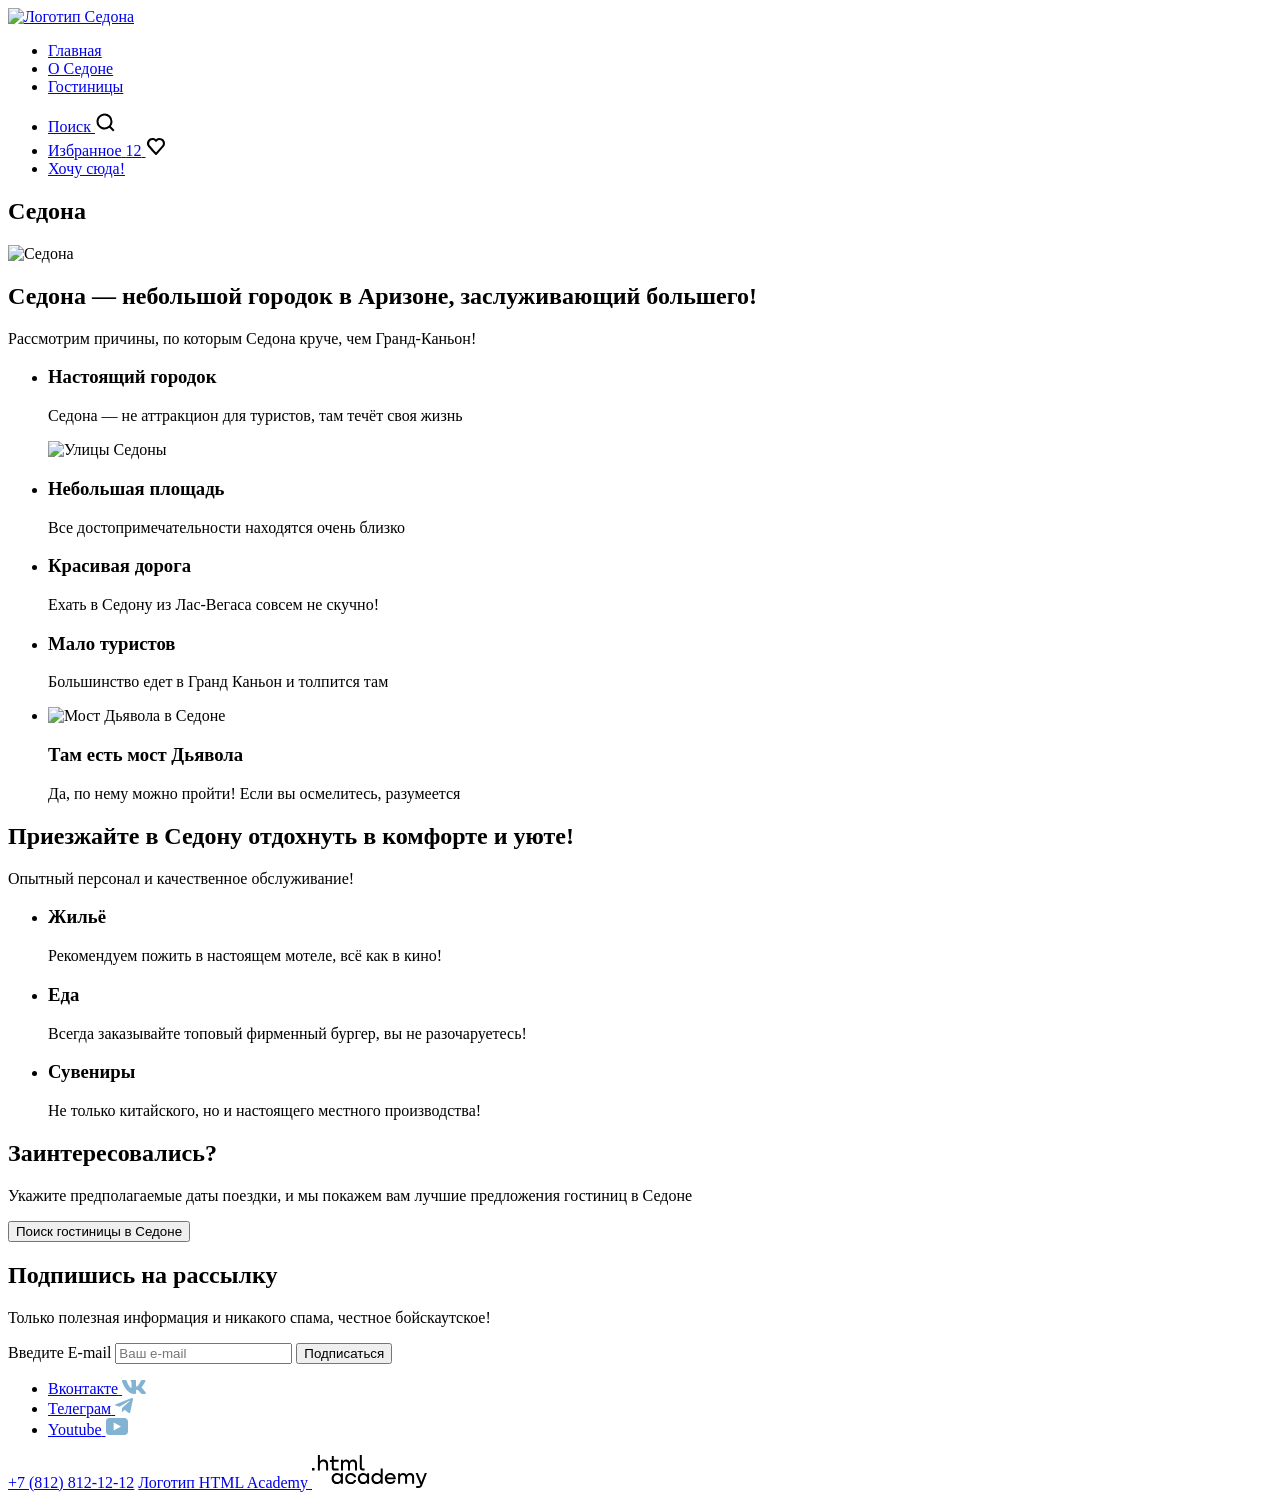
==== index.html @ fce379ba "Графика для всех страниц" ====
<!DOCTYPE html>
<html lang="ru">
  <head>
    <meta charset="utf-8">
    <title>HTML Academy: Седона</title>
  </head>
  <body>
    <header class="header" data-test="header">
      <a href="index.html" class="logo-link">
        <img src="/img/logo.svg" alt="Логотип Седона" class="logo-img" width="140px" height="70px">
      </a>
      <nav class="navigation">
        <ul class="navigation-list navigation-list-left">
          <li class="navigation-item">
            <a href="index.html" class="navigation-link navigation-current">Главная</a>
          </li>
          <li class="navigation-item">
            <a href="#" class="navigation-link">О Седоне</a>
          </li>
          <li class="navigation-item">
            <a href="catalog.html" class="navigation-link">Гостиницы</a>
          </li>
        </ul>

        <ul class="navigation-list navigation-list-right">
          <li class="navigation-item">
            <a href="#" class="navigation-link search">
              <span class="visually-hidden">Поиск</span>
              <svg xmlns="http://www.w3.org/2000/svg" width="20" height="20" fill="none" viewBox="0 0 20 20"><path fill="#000" d="m19.5 18-3.7-3.67c1-1.3 1.7-2.98 1.7-4.87a8 8 0 0 0-8-7.96c-4.4 0-8 3.68-8 8.06a8 8 0 0 0 12.9 6.26l3.7 3.68zm-10-2.48a6 6 0 0 1-6-5.96 6 6 0 0 1 12 0 6 6 0 0 1-6 5.96"/></svg>
            </a>
          </li>
          <li class="navigation-item">
            <a href="#" class="navigation-link favorites">
              <span class="visually-hidden">Избранное</span>
              <span class="count">12</span>
              <svg xmlns="http://www.w3.org/2000/svg" width="20" height="20" fill="none" viewBox="0 0 20 20"><path fill="#000" d="M9.9 19a.9.9 0 0 1-.8-.4c-5.4-6.1-6.7-7.5-7-7.9A5.4 5.4 0 0 1 6.5 2C7.8 2 9 2.5 10 3.3a5.46 5.46 0 0 1 9 4.1c0 1.3-.5 2.5-1.3 3.4l-7 7.9c-.2.2-.4.3-.8.3m-6-9.5c.3.4 3.5 4 6.1 6.9l6.2-7c.5-.5.7-1.2.7-2 0-1.8-1.5-3.3-3.3-3.3-1 0-2 .5-2.7 1.3-.3.3-.6.4-.9.4s-.6-.2-.8-.4c-.7-.8-1.7-1.3-2.7-1.3-1.8 0-3.3 1.5-3.3 3.3-.1.9.3 1.6.7 2.1q-.15 0 0 0"/></svg>
            </a>
          </li>
          <li class="navigation-item">
            <a href="#" class="navigation-link button navigation-button">
              Хочу сюда!
            </a>
          </li>
        </ul>
      </nav>
    </header>
    <main class="main-container" data-test="main">
      <section class="section-hero" data-test="hero">
        <h1 class="visually-hidden">Седона</h1>
        <img src="/img/welcome.svg" alt="Седона" class="hero-img" width="458px" height="352px">
      </section>
      <section class="section-advantages" data-test="advantages">
        <h2 class="advatages-title">
          Седона — небольшой городок в Аризоне, заслуживающий большего!
        </h2>
        <p class="advatages-text">
          Рассмотрим причины, по которым Седона круче, чем Гранд-Каньон!
        </p>
        <ul class="advantages-list">
          <li class="advantages-item">
            <h3 class="advatages-list-title">
              Настоящий городок
            </h3>
            <p class="advatages-list-text">
              Седона — не аттракцион для туристов, там течёт своя жизнь
            </p>
            <img src="/img/advantages-1.jpg" alt="Улицы Седоны" class="advatages-list-img" width="800px" height="385px">
          </li>
          <li class="advantages-item">
            <h3 class="advatages-list-title">
              Небольшая площадь
            </h3>
            <p class="advatages-list-text">
              Все достопримечательности находятся очень близко
            </p>
          </li>
          <li class="advantages-item">
            <h3 class="advatages-list-title">
              Красивая дорога
            </h3>
            <p class="advatages-list-text">
              Ехать в Седону из Лас-Вегаса совсем не скучно!
            </p>
          </li>
          <li class="advantages-item">
            <h3 class="advatages-list-title">
              Мало туристов
            </h3>
            <p class="advatages-list-text">
              Большинство едет в Гранд Каньон и толпится там
            </p>
          </li>
          <li class="advantages-item">
            <img src="/img/advantages-2.jpg" alt="Мост Дьявола в Седоне" class="advatages-list-img" width="800px" height="385px">
            <h3 class="advatages-list-title">
              Там есть мост Дьявола
            </h3>
            <p class="advatages-list-text">
              Да, по нему можно пройти! Если вы осмелитесь, разумеется
            </p>
          </li>
        </ul>
      </section>
      <section class="section-about" data-test="search">
        <h2 class="about-title">
          Приезжайте в Седону отдохнуть в комфорте и уюте!
        </h2>
        <p class="about-text">
          Опытный персонал и качественное обслуживание!
        </p>
        <ul class="about-list">
          <li class="about-item">
            <h3 class="about-title">Жильё</h3>
            <p class="about-text">
              Рекомендуем пожить в настоящем мотеле, всё как в кино!
            </p>
          </li>
          <li class="about-item">
            <h3 class="about-title">Еда</h3>
            <p class="about-text">
              Всегда заказывайте топовый фирменный бургер, вы не разочаруетесь!
            </p>
          </li>
          <li class="about-item">
            <h3 class="about-title">Сувениры</h3>
            <p class="about-text">
              Не только китайского, но и настоящего местного производства!
            </p>
          </li>
        </ul>
      </section>
      <section class="section-booking" data-test="subscribe">
        <h2 class="booking-title">
          Заинтересовались?
        </h2>
        <p class="booking-text">
          Укажите предполагаемые даты поездки, и мы покажем вам лучшие предложения гостиниц в Седоне
        </p>
        <button class="booking-button button" type="button">
          Поиск гостиницы в Седоне
        </button>
      </section>
      <section class="subscription">
        <h2 class="subscription-title">
          Подпишись на рассылку
        </h2>
        <p class="subscription-text">
          Только полезная информация и никакого спама, честное бойскаутское!
        </p>
        <form action="https://echo.htmlacademy.ru/" class="subscription-form" method="post">
          <label for="subscription-email" class="visually-hidden">Введите E-mail</label>
          <input class="subscription-form-input" id="subscription-email" name="subscription-email" type="email" required placeholder="Ваш e-mail">
          <button class="subscription-form-button" type="submit">
            Подписаться
          </button>
        </form>
      </section>
    </main>
    <footer class="footer" data-test="footer">
      <ul class="social-list">
        <li class="social-item">
          <a href="https://vk.com/htmlacademy" class="social-link">
            <span class="visually-hidden">Вконтакте</span>
            <svg xmlns="http://www.w3.org/2000/svg" width="24" height="14" fill="none" viewBox="0 0 24 14"><path fill="#83b3d3" fill-rule="evenodd" d="M23.45.95c.17-.55 0-.95-.8-.95h-2.62c-.67 0-.98.35-1.14.73 0 0-1.34 3.2-3.23 5.27-.61.6-.89.8-1.22.8-.17 0-.42-.2-.42-.74V.95c0-.66-.18-.95-.74-.95H9.15c-.42 0-.67.3-.67.6 0 .61.95.76 1.05 2.5v3.8c0 .84-.16.99-.5.99-.88 0-3.05-3.21-4.33-6.89-.25-.71-.5-1-1.17-1H.9C.15 0 0 .35 0 .73c0 .68.89 4.07 4.14 8.55C6.32 12.34 9.38 14 12.16 14c1.67 0 1.88-.37 1.88-1v-2.32c0-.73.16-.88.69-.88.38 0 1.05.2 2.61 1.67C19.11 13.22 19.4 14 20.41 14h2.62c.75 0 1.13-.37.91-1.1-.24-.72-1.09-1.77-2.21-3.02-.62-.7-1.53-1.47-1.81-1.86-.4-.49-.28-.7 0-1.14 0 0 3.2-4.43 3.53-5.93" clip-rule="evenodd"/></svg>
          </a>
        </li>
        <li class="social-item">
          <a href="https://t.me/htmlacademy" class="social-link">
            <span class="visually-hidden">Телеграм</span>
            <svg xmlns="http://www.w3.org/2000/svg" width="18" height="16" fill="none" viewBox="0 0 18 16"><path fill="#83b3d3" d="M16.79.1.84 6.25c-1.09.43-1.08 1.04-.2 1.31l4.1 1.28 9.47-5.98c.44-.27.85-.12.52.18L7.05 9.96l-.28 4.22c.41 0 .6-.19.83-.41l1.99-1.93 4.13 3.05c.77.42 1.31.2 1.5-.7l2.72-12.8c.28-1.12-.43-1.62-1.16-1.3"/></svg>
          </a>
        </li>
        <li class="social-item">
          <a href="https://www.youtube.com/user/htmlacademyru" class="social-link">
            <span class="visually-hidden">Youtube</span>
            <svg xmlns="http://www.w3.org/2000/svg" width="22" height="17" fill="none" viewBox="0 0 22 17"><path fill="#83b3d3" d="M18.6 0H3.18C1.31 0 0 1.6 0 3.4v10.1C0 15.4 1.31 17 3.17 17h15.66c1.64 0 3.17-1.6 3.17-3.4V3.4C21.78 1.6 20.47 0 18.6 0M7.67 12.54V4.46L15 8.5z"/></svg>
          </a>
        </li>
      </ul>
      <a href="tel:+78128121212" class="contact-phone">+7 (812) 812-12-12</a>
      <a href="#" class="logo-htmlacademy">
        <span class="visually-hidden">Логотип HTML Academy</span>
        <svg xmlns="http://www.w3.org/2000/svg" width="115" height="33" fill="none" viewBox="0 0 115 33"><path fill="#000" d="M0 12.9v2.6h2.5v-2.6zM11.6 4.5c-1.6 0-2.8.7-3.6 1.7h-.1V0h-2v15.5h2v-5.3c0-2.1 1.3-3.6 3.3-3.6 1.8 0 2.9 1.4 2.9 3.2v5.7h2V9.4c.1-3-1.8-4.9-4.5-4.9M26.6 4.8h-4.8V1.1h-2v3.8h-1.9v2h1.9v6c0 1.7 1 2.7 2.7 2.7h4.1v-2h-3.7c-.7 0-1.1-.4-1.1-1.1V6.8h4.8zM41.1 4.6c-1.6 0-2.9.8-3.5 2.1h-.1c-.6-1.2-1.8-2.1-3.4-2.1-1.4 0-2.5.8-3.1 1.8h-.1V4.8H29v10.6h2V10c0-2 1-3.5 2.6-3.5 1.5 0 2.4 1 2.4 2.6v6.3h2V9.8c0-2.4 1.4-3.3 2.6-3.3 1.5 0 2.4 1 2.4 2.6v6.3h2V8.9c.1-2.5-1.4-4.3-3.9-4.3M47.8 12.7c0 1.7 1 2.7 2.8 2.7h2v-2h-1.7c-.7 0-1.1-.4-1.1-1.1V0h-2zM28.9 19.7c-.9-1.1-2.2-1.8-3.9-1.8-3.1 0-5.4 2.3-5.4 5.6s2.3 5.6 5.4 5.6c1.8 0 3-.8 3.8-1.9h.1v1.6h2V18.2h-2zm-3.6 7.4c-2.2 0-3.6-1.6-3.6-3.6s1.4-3.6 3.6-3.6 3.6 1.6 3.6 3.6c0 1.9-1.4 3.6-3.6 3.6M44.2 22c-.5-2.4-2.6-4.1-5.4-4.1a5.4 5.4 0 0 0-5.6 5.6c0 3.1 2.2 5.6 5.6 5.6 2.8 0 4.9-1.8 5.4-4.2h-2.1a3.4 3.4 0 0 1-3.3 2.3c-2.2 0-3.6-1.6-3.6-3.6s1.4-3.6 3.6-3.6c1.6 0 2.8 1 3.3 2.2h2.1zM55.1 19.7c-.9-1.1-2.2-1.8-3.9-1.8-3.1 0-5.4 2.3-5.4 5.6s2.3 5.6 5.4 5.6c1.8 0 3-.8 3.8-1.9h.1v1.6h2V18.2h-2zm-3.6 7.4c-2.2 0-3.6-1.6-3.6-3.6s1.4-3.6 3.6-3.6 3.6 1.6 3.6 3.6c0 1.9-1.5 3.6-3.6 3.6M68.7 19.8c-.9-1.1-2.2-1.9-3.9-1.9-3.1 0-5.4 2.3-5.4 5.6s2.2 5.6 5.4 5.6c1.7 0 3-.8 3.8-1.8h.1v1.5h2V13.4h-2zm-3.6 7.3c-2.2 0-3.6-1.6-3.6-3.6s1.4-3.6 3.6-3.6 3.6 1.6 3.6 3.6c-.1 2-1.5 3.6-3.6 3.6M78.3 17.9c-3.3 0-5.5 2.5-5.5 5.6 0 3 2.1 5.6 5.5 5.6 2.5 0 4.5-1.3 5.2-3.6h-2.1c-.5 1-1.6 1.6-3 1.6-1.9 0-3.3-1.3-3.4-2.9h8.8c.2-3.6-2-6.3-5.5-6.3m0 1.9c1.7 0 3 1 3.3 2.6h-6.5c.3-1.5 1.5-2.6 3.2-2.6M98.2 17.9c-1.6 0-2.9.8-3.6 2h-.1c-.6-1.2-1.8-2-3.4-2-1.4 0-2.5.7-3.1 1.8v-1.5h-1.9v10.6h2v-5.4c0-2 1-3.4 2.6-3.5 1.5 0 2.4 1 2.4 2.6v6.3h2v-5.6c0-2.4 1.4-3.3 2.6-3.3 1.5 0 2.4 1 2.4 2.6v6.3h2v-6.5c.1-2.6-1.4-4.4-3.9-4.4M109.4 27l-3.6-8.9h-2.2l4.8 11.6c-.3.9-.7 1.2-1.7 1.2h-2.5v2h2.5c1.8 0 2.8-.8 3.5-2.6l4.7-12.2h-2.1z"/></svg>
      </a>
    </footer>
  </body>
</html>
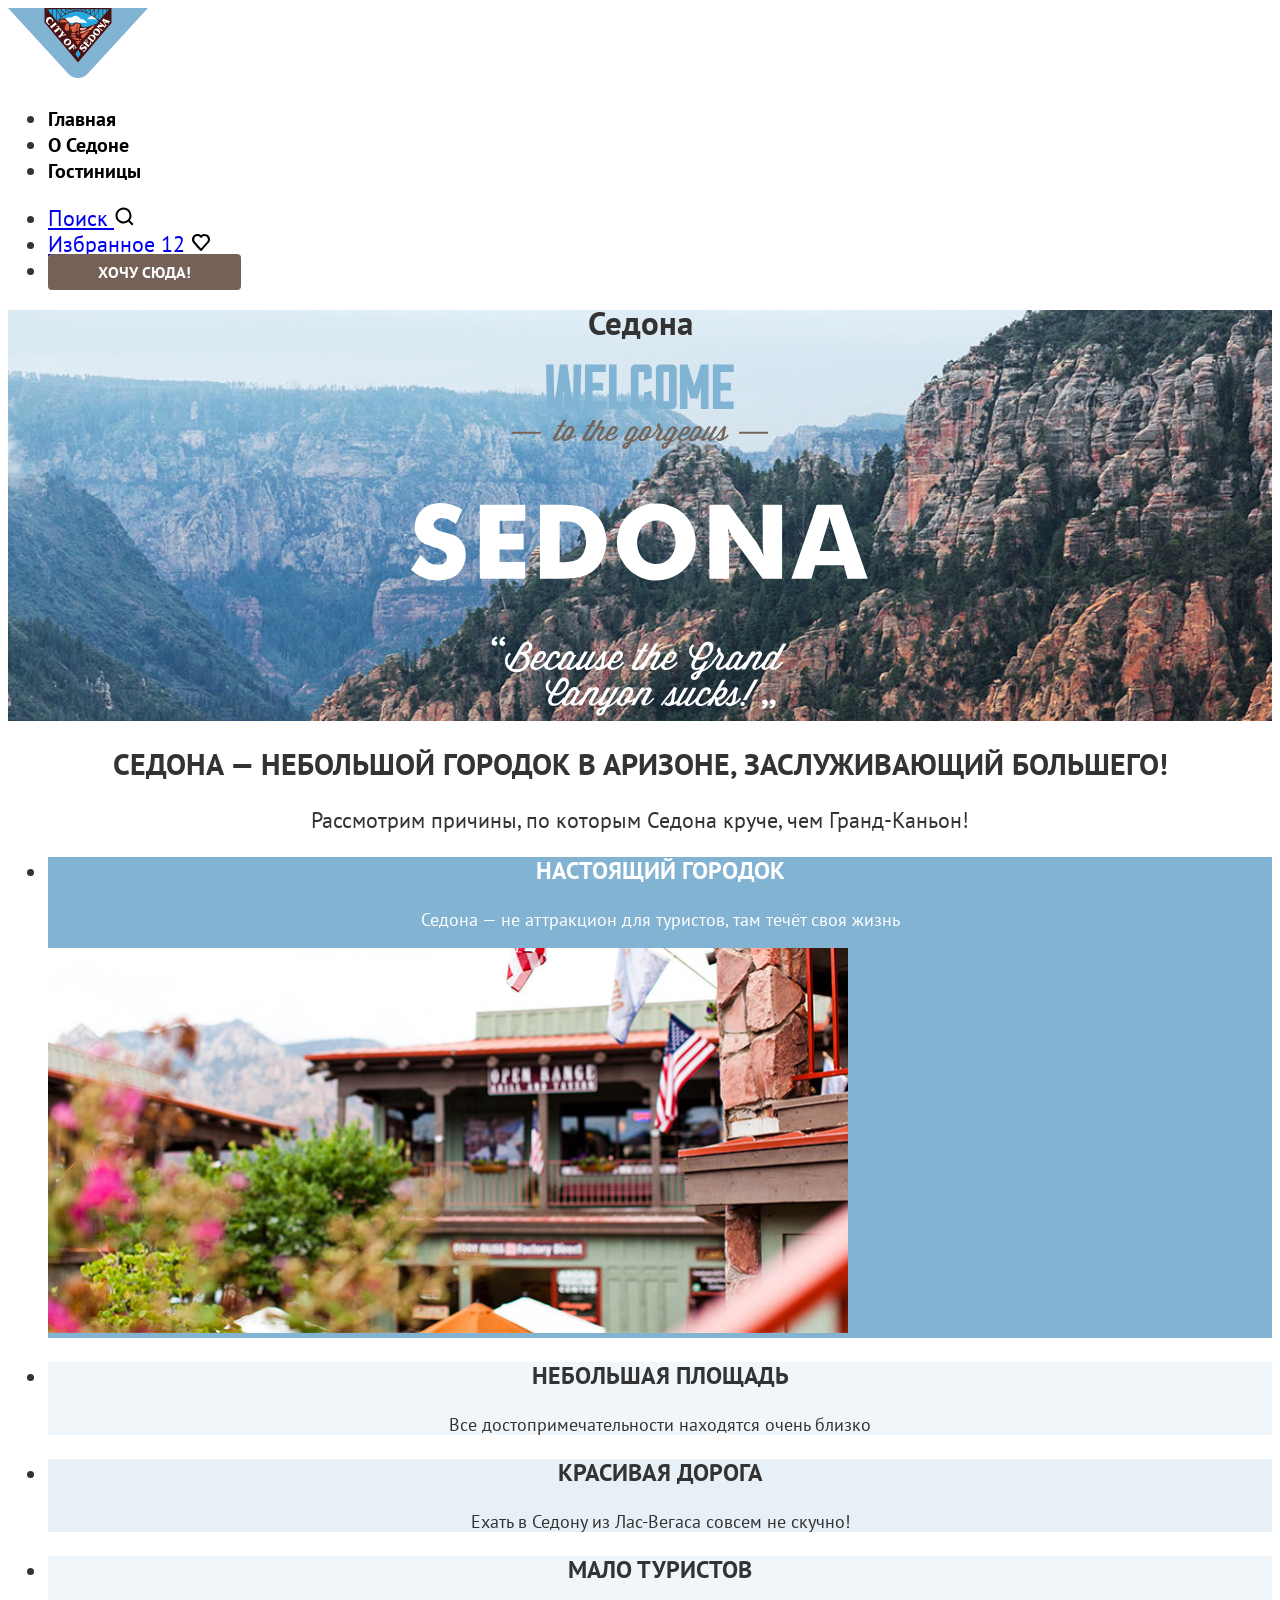
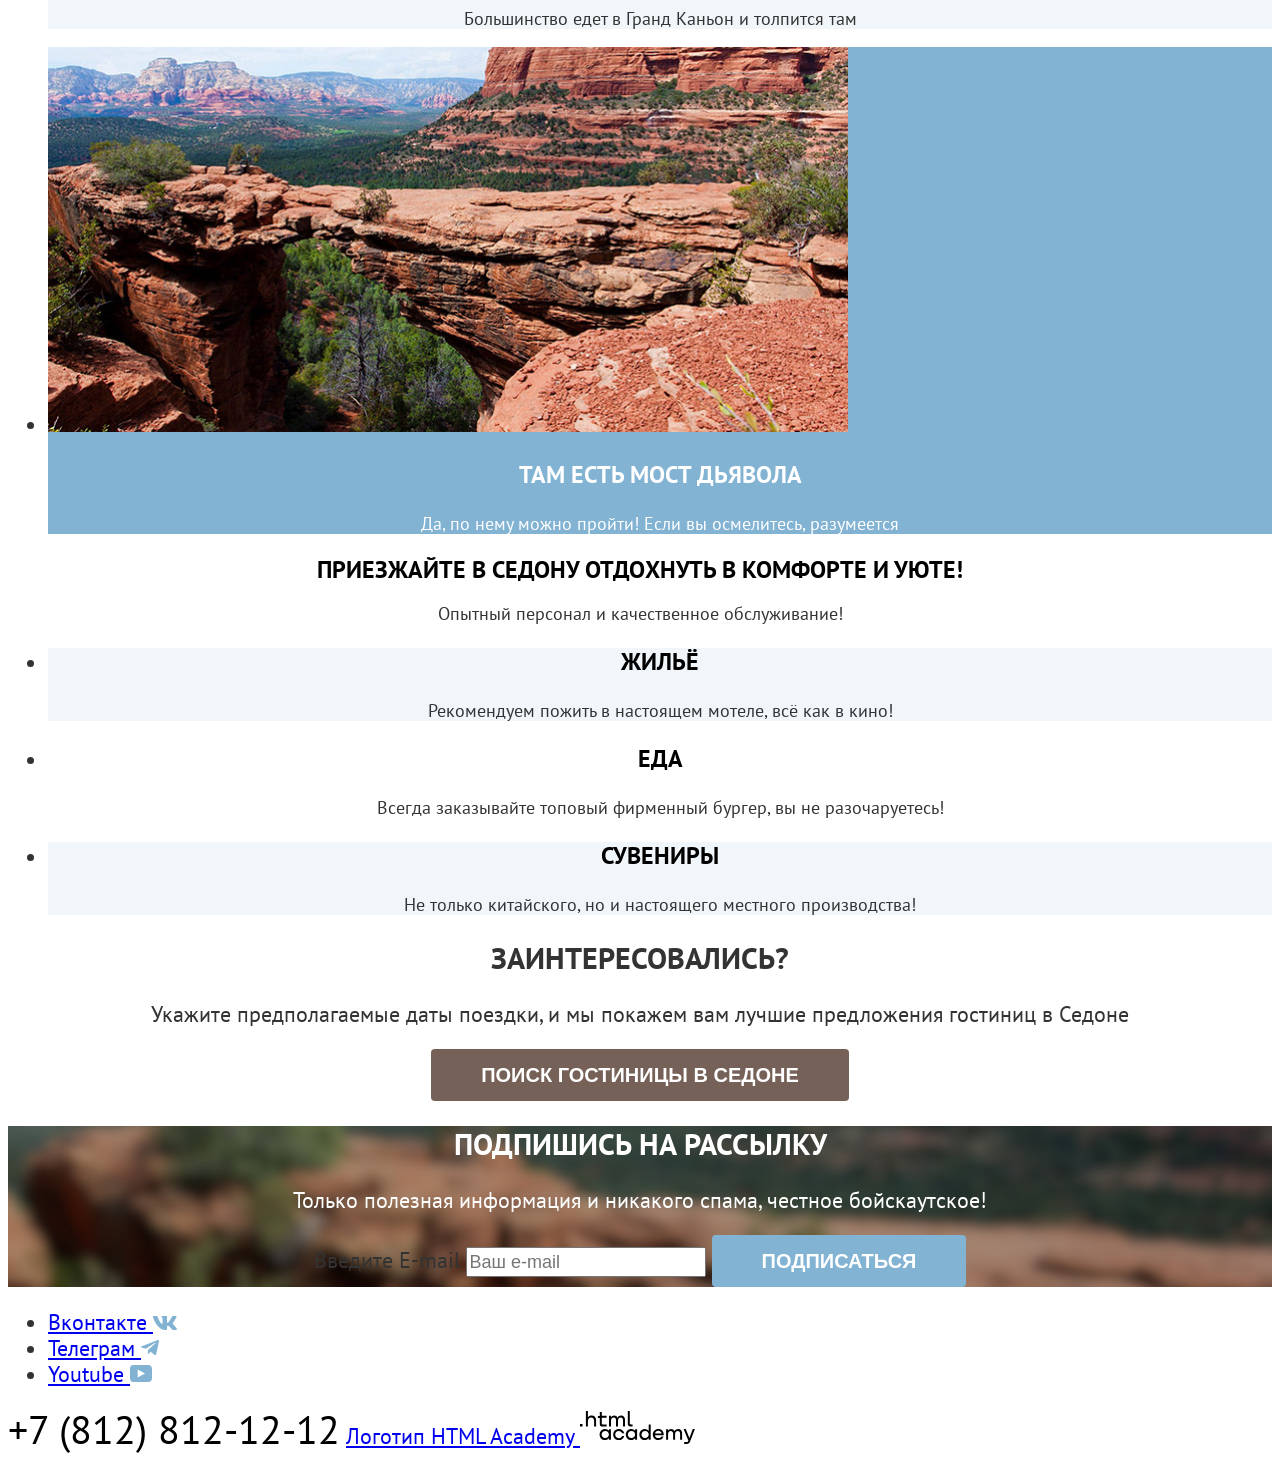
==== commit b88a0c28: "Базовая стилизация всех страниц" ====
--- a/index.html
+++ b/index.html
@@ -3,11 +3,12 @@
   <head>
     <meta charset="utf-8">
     <title>HTML Academy: Седона</title>
+    <link rel="stylesheet" href="/styles/style.css">
   </head>
   <body>
     <header class="header" data-test="header">
       <a href="index.html" class="logo-link">
-        <img src="/img/logo.svg" alt="Логотип Седона" class="logo-img" width="140px" height="70px">
+        <img src="images/logo.svg" alt="Логотип Седона" class="logo-img" width="140px" height="70px">
       </a>
       <nav class="navigation">
         <ul class="navigation-list navigation-list-left">
@@ -24,20 +25,20 @@
 
         <ul class="navigation-list navigation-list-right">
           <li class="navigation-item">
-            <a href="#" class="navigation-link search">
+            <a href="#" class="navigation-search">
               <span class="visually-hidden">Поиск</span>
               <svg xmlns="http://www.w3.org/2000/svg" width="20" height="20" fill="none" viewBox="0 0 20 20"><path fill="#000" d="m19.5 18-3.7-3.67c1-1.3 1.7-2.98 1.7-4.87a8 8 0 0 0-8-7.96c-4.4 0-8 3.68-8 8.06a8 8 0 0 0 12.9 6.26l3.7 3.68zm-10-2.48a6 6 0 0 1-6-5.96 6 6 0 0 1 12 0 6 6 0 0 1-6 5.96"/></svg>
             </a>
           </li>
           <li class="navigation-item">
-            <a href="#" class="navigation-link favorites">
+            <a href="#" class="navigation-favorites">
               <span class="visually-hidden">Избранное</span>
               <span class="count">12</span>
               <svg xmlns="http://www.w3.org/2000/svg" width="20" height="20" fill="none" viewBox="0 0 20 20"><path fill="#000" d="M9.9 19a.9.9 0 0 1-.8-.4c-5.4-6.1-6.7-7.5-7-7.9A5.4 5.4 0 0 1 6.5 2C7.8 2 9 2.5 10 3.3a5.46 5.46 0 0 1 9 4.1c0 1.3-.5 2.5-1.3 3.4l-7 7.9c-.2.2-.4.3-.8.3m-6-9.5c.3.4 3.5 4 6.1 6.9l6.2-7c.5-.5.7-1.2.7-2 0-1.8-1.5-3.3-3.3-3.3-1 0-2 .5-2.7 1.3-.3.3-.6.4-.9.4s-.6-.2-.8-.4c-.7-.8-1.7-1.3-2.7-1.3-1.8 0-3.3 1.5-3.3 3.3-.1.9.3 1.6.7 2.1q-.15 0 0 0"/></svg>
             </a>
           </li>
           <li class="navigation-item">
-            <a href="#" class="navigation-link button navigation-button">
+            <a href="#" class="navigation-button button">
               Хочу сюда!
             </a>
           </li>
@@ -47,10 +48,10 @@
     <main class="main-container" data-test="main">
       <section class="section-hero" data-test="hero">
         <h1 class="visually-hidden">Седона</h1>
-        <img src="/img/welcome.svg" alt="Седона" class="hero-img" width="458px" height="352px">
+        <img src="/images/welcome.svg" alt="Седона" class="hero-img" width="458px" height="352px">
       </section>
       <section class="section-advantages" data-test="advantages">
-        <h2 class="advatages-title">
+        <h2 class="advatages-title title">
           Седона — небольшой городок в Аризоне, заслуживающий большего!
         </h2>
         <p class="advatages-text">
@@ -58,13 +59,13 @@
         </p>
         <ul class="advantages-list">
           <li class="advantages-item">
-            <h3 class="advatages-list-title">
+            <h3 class="advatages-list-title advatages-white">
               Настоящий городок
             </h3>
-            <p class="advatages-list-text">
+            <p class="advatages-list-text advatages-white">
               Седона — не аттракцион для туристов, там течёт своя жизнь
             </p>
-            <img src="/img/advantages-1.jpg" alt="Улицы Седоны" class="advatages-list-img" width="800px" height="385px">
+            <img src="/images/advantages-1.jpg" alt="Улицы Седоны" class="advatages-list-img" width="800px" height="385px">
           </li>
           <li class="advantages-item">
             <h3 class="advatages-list-title">
@@ -91,18 +92,18 @@
             </p>
           </li>
           <li class="advantages-item">
-            <img src="/img/advantages-2.jpg" alt="Мост Дьявола в Седоне" class="advatages-list-img" width="800px" height="385px">
-            <h3 class="advatages-list-title">
+            <img src="/images/advantages-2.jpg" alt="Мост Дьявола в Седоне" class="advatages-list-img" width="800px" height="385px">
+            <h3 class="advatages-list-title advatages-white">
               Там есть мост Дьявола
             </h3>
-            <p class="advatages-list-text">
+            <p class="advatages-list-text advatages-white">
               Да, по нему можно пройти! Если вы осмелитесь, разумеется
             </p>
           </li>
         </ul>
       </section>
       <section class="section-about" data-test="search">
-        <h2 class="about-title">
+        <h2 class="about-title title">
           Приезжайте в Седону отдохнуть в комфорте и уюте!
         </h2>
         <p class="about-text">
@@ -130,7 +131,7 @@
         </ul>
       </section>
       <section class="section-booking" data-test="subscribe">
-        <h2 class="booking-title">
+        <h2 class="booking-title title">
           Заинтересовались?
         </h2>
         <p class="booking-text">
@@ -141,7 +142,7 @@
         </button>
       </section>
       <section class="subscription">
-        <h2 class="subscription-title">
+        <h2 class="subscription-title title">
           Подпишись на рассылку
         </h2>
         <p class="subscription-text">
--- a/styles/style.css
+++ b/styles/style.css
@@ -0,0 +1,347 @@
+@font-face {
+  font-family: "PT Sans";
+  font-style: normal;
+  font-weight: 400;
+  src: url(../fonts/ptsans-400.woff2) format("woff2");
+  font-display: swap;
+}
+
+@font-face {
+  font-family: "PT Sans";
+  font-style: bold;
+  font-weight: 700;
+  src: url(../fonts/ptsans-700.woff2) format("woff2");
+  font-display: swap;
+}
+
+
+body {
+  font-family: "PT Sans", sans-serif;
+  font-size: 22px;
+  line-height: 26px;
+  font-weight: 400;
+  color: #333333;
+  background-color: #FFFFFF;
+}
+
+.title {
+  font-weight: 700;
+  font-size: 30px;
+  line-height: 36px;
+  text-transform: uppercase;
+}
+
+/* Header */
+
+.navigation-link {
+  font-weight: 700;
+  font-size: 20px;
+  line-height: 24px;
+  text-align: center;
+  text-decoration: none;
+  color: #000000;
+}
+
+.navigation-button {
+  font-weight: 700;
+  font-size: 16px;
+  line-height: 20px;
+  text-transform: uppercase;
+  color: #FFFFFF;
+  background-color: #756157;
+  padding: 8px 50px;
+  text-decoration: none;
+  border-radius: 4px;
+}
+
+/* Hero */
+
+.section-hero {
+  text-align: center;
+  background-color: purple;
+  background-image: url(/images/hero-bg.jpg);
+  background-position: center center;
+  background-repeat: no-repeat;
+  background-size: cover;
+}
+
+/* Advantages */
+
+.advatages-title {
+  text-align: center;
+}
+
+.advatages-text {
+  text-align: center;
+}
+
+.advantages-item {
+  background-color: #83B3D31F;
+}
+
+.advantages-item:first-child,
+.advantages-item:last-child {
+  background-color: #82B3D3;
+}
+
+.advantages-item:nth-child(3) {
+  background-color: #83B3D333;
+}
+
+.advatages-list-title {
+  font-weight: 700;
+  font-size: 24px;
+  line-height: 28px;
+  text-align: center;
+  text-transform: uppercase;
+}
+
+.advatages-list-text {
+  font-weight: 400;
+  font-size: 18px;
+  line-height: 21px;
+  text-align: center;
+  color: #333333;
+}
+
+.advatages-white {
+  color: #FFFFFF;
+}
+
+/* About */
+
+.about-title {
+  font-weight: 700;
+  font-size: 24px;
+  line-height: 28px;
+  text-transform: uppercase;
+  color: #000000;
+  text-align: center;
+}
+
+.about-text {
+  font-weight: 400;
+  font-size: 18px;
+  line-height: 21px;
+  color: #333333;
+  text-align: center;
+}
+
+.about-item {
+  background-color: #83B3D31F;
+}
+
+.about-item:nth-child(2) {
+  background-color: #FFFFFF;
+}
+
+/* Booking */
+
+.section-booking {
+  text-align: center;
+}
+
+.booking-button {
+  font-weight: 700;
+  font-size: 20px;
+  line-height: 36px;
+  text-transform: uppercase;
+  color: #FFFFFF;
+  background-color: #756157;
+  padding: 8px 50px;
+  border: none;
+  border-radius: 4px;
+}
+
+/* Subscription */
+
+.subscription {
+  text-align: center;
+  background-image: url(/images/booking-bg.jpg);
+  background-position: center center;
+  background-repeat: no-repeat;
+  background-size: cover;
+}
+
+.subscription-title,
+.subscription-text {
+  color: #FFFFFF;
+}
+
+.subscription-form-input {
+  font-weight: 400;
+  font-size: 18px;
+  line-height: 24px;
+  color: #000000;
+}
+
+.subscription-form-button {
+  font-weight: 700;
+  font-size: 20px;
+  line-height: 36px;
+  text-transform: uppercase;
+  color: #FFFFFF;
+  background-color: #82B3D3;
+  padding: 8px 50px;
+  border: none;
+  border-radius: 4px;
+}
+
+/* Footer */
+
+.contact-phone {
+  font-weight: 400;
+  font-size: 40px;
+  line-height: 40px;
+  text-transform: uppercase;
+  text-decoration: none;
+  color: #000000;
+}
+
+/* Catalog */
+
+/* Header inner */
+
+.header-inner {
+  background-image: url(/images/catalog-bg.jpg);
+  background-position: center center;
+  background-repeat: no-repeat;
+  background-size: cover;
+}
+
+.header-inner-title {
+  font-weight: 700;
+  font-size: 60px;
+  line-height: 78px;
+  color: #FFFFFF;
+}
+
+.breadcrumbs-link {
+  font-weight: 400;
+  font-size: 16px;
+  line-height: 21px;
+  color: #FFFFFF;
+}
+
+.filter-title {
+  font-weight: 700;
+  font-size: 20px;
+  line-height: 24px;
+  color: #FFFFFF;
+}
+
+.control {
+  font-weight: 400;
+  font-size: 18px;
+  line-height: 23px;
+  color: #FFFFFF;
+}
+
+.filter-button {
+  font-weight: 700;
+  font-size: 16px;
+  line-height: 20px;
+  color: #FFFFFF;
+  padding: 8px 50px;
+  border: none;
+  border-radius: 4px;
+}
+
+.button-submit {
+  background-color: #82B3D3;
+}
+
+.button-reset {
+  background-color: transparent;
+}
+
+/* Hotels */
+
+.hotels-text {
+  font-weight: 700;
+  font-size: 30px;
+  line-height: 36px;
+  text-transform: uppercase;
+}
+
+.select-control {
+  font-weight: 400;
+  font-size: 18px;
+  line-height: 21px;
+  color: #333333;
+}
+
+.cards-title {
+  font-weight: 700;
+  font-size: 24px;
+  line-height: 28px;
+  color: #000000;
+}
+
+.card-control,
+.card-price {
+  font-weight: 400;
+  font-size: 18px;
+  line-height: 21px;
+  color: #333333;
+}
+
+.card-button {
+  font-weight: 700;
+  font-size: 16px;
+  line-height: 20px;
+  text-transform: uppercase;
+  text-decoration: none;
+  color: #FFFFFF;
+  background-color: #756157;
+  padding: 8px 50px;
+  border-radius: 4px;
+}
+
+.card-favorite {
+  font-weight: 700;
+  font-size: 16px;
+  line-height: 20px;
+  text-transform: uppercase;
+  color: #FFFFFF;
+  background-color: #82B3D3;
+  padding: 8px 50px;
+  border: none;
+  border-radius: 4px;
+}
+
+.card-current {
+  background-color: #7DB54F;
+}
+
+.card-rating {
+  font-weight: 400;
+  font-size: 16px;
+  line-height: 20px;
+  text-transform: uppercase;
+  text-align: center;
+  background-color: #F2F2F2;
+  padding: 8px 50px;
+}
+
+.pagination-link {
+  font-weight: 700;
+  font-size: 20px;
+  line-height: 36px;
+  text-transform: uppercase;
+  color: #FFFFFF;
+  text-decoration: none;
+  background-color: #82B3D3;
+  border-radius: 4px;
+}
+
+.pagination-current {
+  color: #000000;
+  background-color: #F2F2F2;
+}
+
+/* Subscription-catalog */
+
+.subscription-catalog {
+  text-align: center;
+}
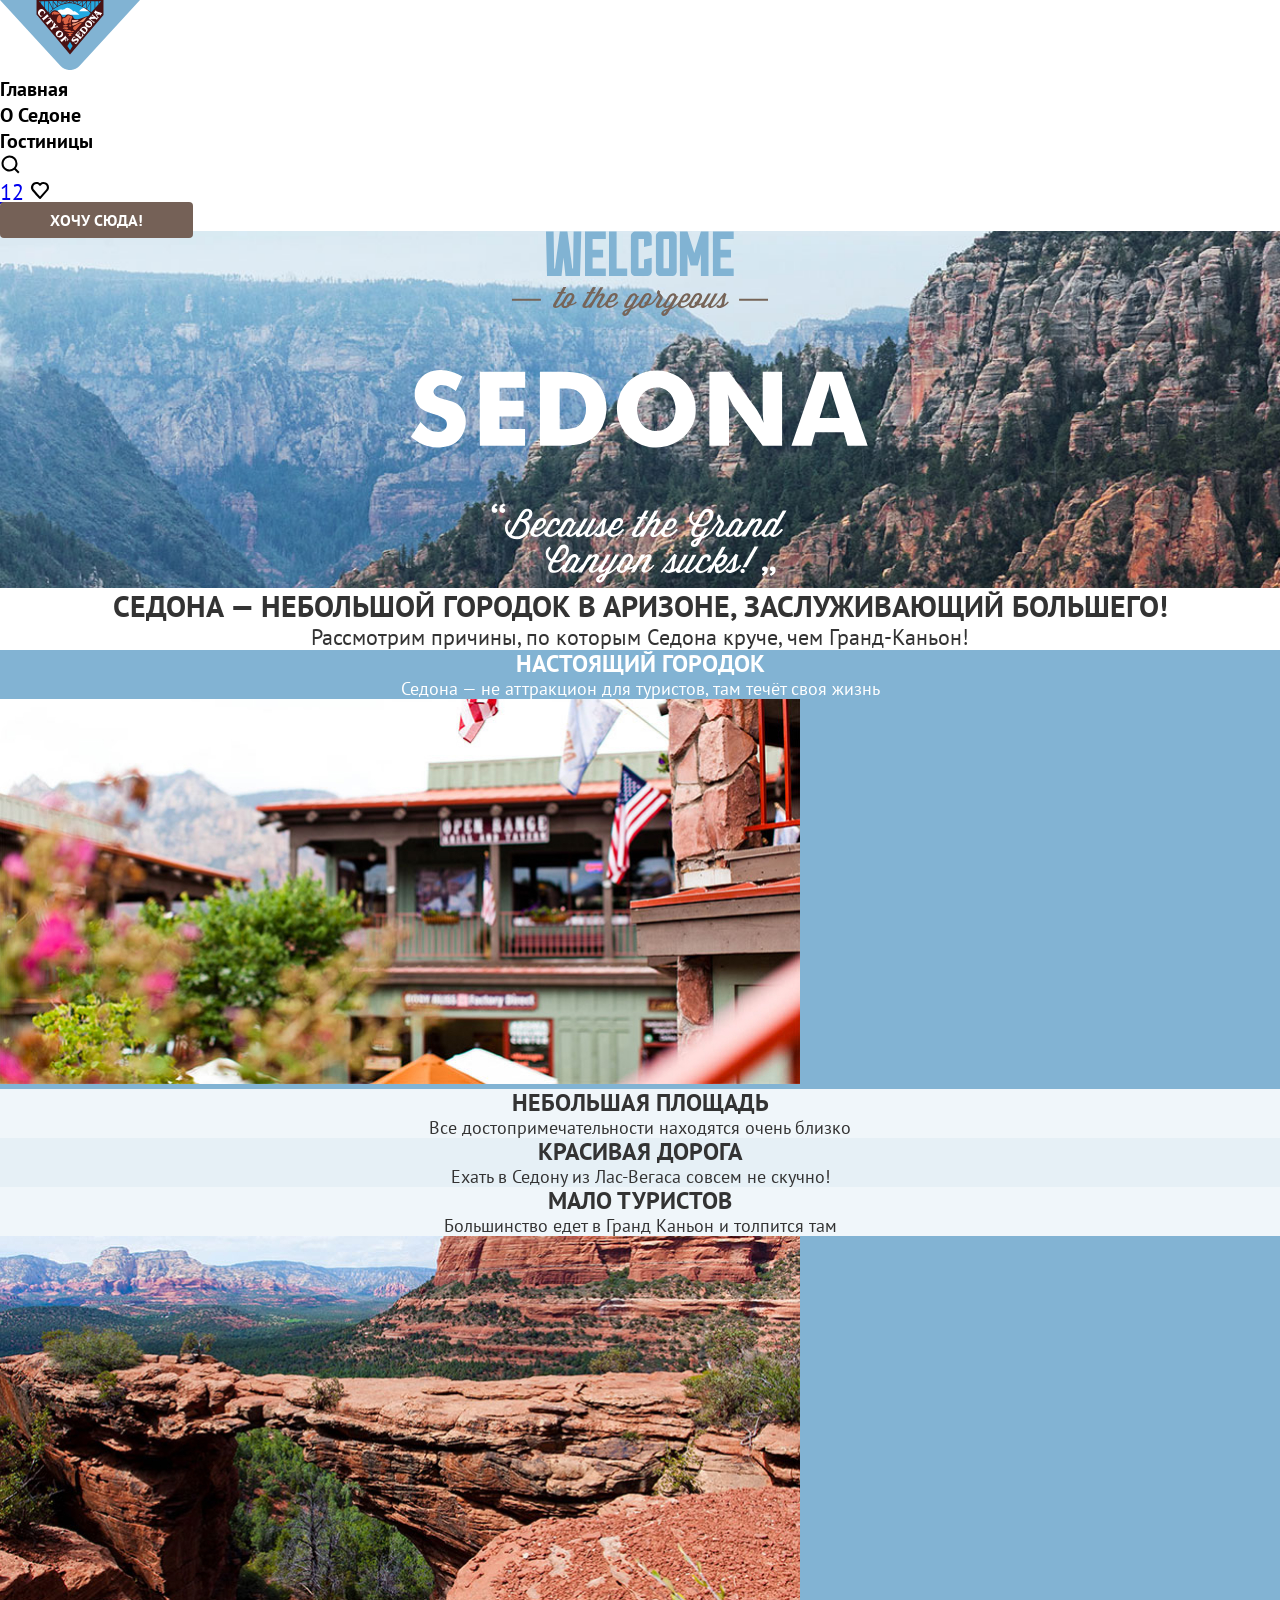
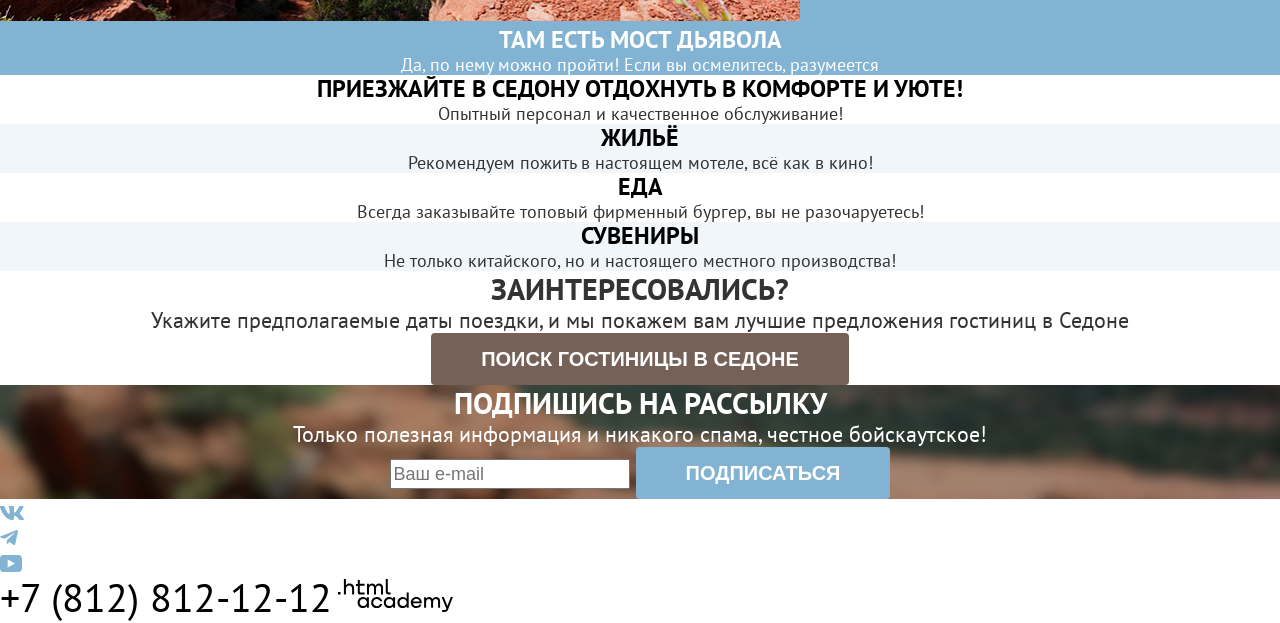
==== commit c2593d08: "Исправления и обнуление отступов" ====
--- a/index.html
+++ b/index.html
@@ -3,15 +3,15 @@
   <head>
     <meta charset="utf-8">
     <title>HTML Academy: Седона</title>
-    <link rel="stylesheet" href="/styles/style.css">
+    <link rel="stylesheet" href="styles/style.css">
   </head>
   <body>
     <header class="header" data-test="header">
       <a href="index.html" class="logo-link">
-        <img src="images/logo.svg" alt="Логотип Седона" class="logo-img" width="140px" height="70px">
+        <img class="logo-img" src="images/logo.svg" alt="Логотип Седона" width="140" height="70">
       </a>
       <nav class="navigation">
-        <ul class="navigation-list navigation-list-left">
+        <ul class="navigation-list navigation-list-left list-reset">
           <li class="navigation-item">
             <a href="index.html" class="navigation-link navigation-current">Главная</a>
           </li>
@@ -23,165 +23,129 @@
           </li>
         </ul>
 
-        <ul class="navigation-list navigation-list-right">
+        <ul class="navigation-list navigation-list-right list-reset">
           <li class="navigation-item">
             <a href="#" class="navigation-search">
               <span class="visually-hidden">Поиск</span>
-              <svg xmlns="http://www.w3.org/2000/svg" width="20" height="20" fill="none" viewBox="0 0 20 20"><path fill="#000" d="m19.5 18-3.7-3.67c1-1.3 1.7-2.98 1.7-4.87a8 8 0 0 0-8-7.96c-4.4 0-8 3.68-8 8.06a8 8 0 0 0 12.9 6.26l3.7 3.68zm-10-2.48a6 6 0 0 1-6-5.96 6 6 0 0 1 12 0 6 6 0 0 1-6 5.96"/></svg>
+              <svg xmlns="http://www.w3.org/2000/svg" width="20" height="20" fill="none" viewBox="0 0 20 20">
+                <path fill="#000" d="m19.5 18-3.7-3.67c1-1.3 1.7-2.98 1.7-4.87a8 8 0 0 0-8-7.96c-4.4 0-8 3.68-8 8.06a8 8 0 0 0 12.9 6.26l3.7 3.68zm-10-2.48a6 6 0 0 1-6-5.96 6 6 0 0 1 12 0 6 6 0 0 1-6 5.96"/>
+              </svg>
             </a>
           </li>
           <li class="navigation-item">
             <a href="#" class="navigation-favorites">
               <span class="visually-hidden">Избранное</span>
               <span class="count">12</span>
-              <svg xmlns="http://www.w3.org/2000/svg" width="20" height="20" fill="none" viewBox="0 0 20 20"><path fill="#000" d="M9.9 19a.9.9 0 0 1-.8-.4c-5.4-6.1-6.7-7.5-7-7.9A5.4 5.4 0 0 1 6.5 2C7.8 2 9 2.5 10 3.3a5.46 5.46 0 0 1 9 4.1c0 1.3-.5 2.5-1.3 3.4l-7 7.9c-.2.2-.4.3-.8.3m-6-9.5c.3.4 3.5 4 6.1 6.9l6.2-7c.5-.5.7-1.2.7-2 0-1.8-1.5-3.3-3.3-3.3-1 0-2 .5-2.7 1.3-.3.3-.6.4-.9.4s-.6-.2-.8-.4c-.7-.8-1.7-1.3-2.7-1.3-1.8 0-3.3 1.5-3.3 3.3-.1.9.3 1.6.7 2.1q-.15 0 0 0"/></svg>
+              <svg xmlns="http://www.w3.org/2000/svg" width="20" height="20" fill="none" viewBox="0 0 20 20">
+                <path fill="#000" d="M9.9 19a.9.9 0 0 1-.8-.4c-5.4-6.1-6.7-7.5-7-7.9A5.4 5.4 0 0 1 6.5 2C7.8 2 9 2.5 10 3.3a5.46 5.46 0 0 1 9 4.1c0 1.3-.5 2.5-1.3 3.4l-7 7.9c-.2.2-.4.3-.8.3m-6-9.5c.3.4 3.5 4 6.1 6.9l6.2-7c.5-.5.7-1.2.7-2 0-1.8-1.5-3.3-3.3-3.3-1 0-2 .5-2.7 1.3-.3.3-.6.4-.9.4s-.6-.2-.8-.4c-.7-.8-1.7-1.3-2.7-1.3-1.8 0-3.3 1.5-3.3 3.3-.1.9.3 1.6.7 2.1q-.15 0 0 0"/>
+              </svg>
             </a>
           </li>
           <li class="navigation-item">
-            <a href="#" class="navigation-button button">
-              Хочу сюда!
-            </a>
+            <a href="#" class="navigation-button button">Хочу сюда!</a>
           </li>
         </ul>
       </nav>
     </header>
     <main class="main-container" data-test="main">
       <section class="section-hero" data-test="hero">
-        <h1 class="visually-hidden">Седона</h1>
-        <img src="/images/welcome.svg" alt="Седона" class="hero-img" width="458px" height="352px">
+        <h1 class="visually-hidden title-reset">Седона</h1>
+        <img class="hero-img" src="images/welcome.svg" alt="Седона" class="hero-img" width="458" height="352">
       </section>
       <section class="section-advantages" data-test="advantages">
-        <h2 class="advatages-title title">
-          Седона — небольшой городок в Аризоне, заслуживающий большего!
-        </h2>
-        <p class="advatages-text">
-          Рассмотрим причины, по которым Седона круче, чем Гранд-Каньон!
-        </p>
-        <ul class="advantages-list">
+        <h2 class="advatages-title title title-reset">Седона — небольшой городок в Аризоне, заслуживающий большего!</h2>
+        <p class="advatages-text text-reset">Рассмотрим причины, по которым Седона круче, чем Гранд-Каньон!</p>
+        <ul class="advantages-list list-reset">
           <li class="advantages-item">
-            <h3 class="advatages-list-title advatages-white">
-              Настоящий городок
-            </h3>
-            <p class="advatages-list-text advatages-white">
-              Седона — не аттракцион для туристов, там течёт своя жизнь
-            </p>
-            <img src="/images/advantages-1.jpg" alt="Улицы Седоны" class="advatages-list-img" width="800px" height="385px">
+            <h3 class="advatages-list-title advatages-white title-reset">Настоящий городок</h3>
+            <p class="advatages-list-text advatages-white text-reset">Седона — не аттракцион для туристов, там течёт своя жизнь</p>
+            <img class="advatages-list-img" src="images/advantages-1.jpg" alt="Улицы Седоны" width="800" height="385">
           </li>
           <li class="advantages-item">
-            <h3 class="advatages-list-title">
-              Небольшая площадь
-            </h3>
-            <p class="advatages-list-text">
-              Все достопримечательности находятся очень близко
-            </p>
+            <h3 class="advatages-list-title title-reset">Небольшая площадь</h3>
+            <p class="advatages-list-text text-reset">Все достопримечательности находятся очень близко</p>
           </li>
           <li class="advantages-item">
-            <h3 class="advatages-list-title">
-              Красивая дорога
-            </h3>
-            <p class="advatages-list-text">
-              Ехать в Седону из Лас-Вегаса совсем не скучно!
-            </p>
+            <h3 class="advatages-list-title title-reset">Красивая дорога</h3>
+            <p class="advatages-list-text text-reset">Ехать в Седону из Лас-Вегаса совсем не скучно!</p>
           </li>
           <li class="advantages-item">
-            <h3 class="advatages-list-title">
-              Мало туристов
-            </h3>
-            <p class="advatages-list-text">
-              Большинство едет в Гранд Каньон и толпится там
-            </p>
+            <h3 class="advatages-list-title title-reset">Мало туристов</h3>
+            <p class="advatages-list-text text-reset">Большинство едет в Гранд Каньон и толпится там</p>
           </li>
           <li class="advantages-item">
-            <img src="/images/advantages-2.jpg" alt="Мост Дьявола в Седоне" class="advatages-list-img" width="800px" height="385px">
-            <h3 class="advatages-list-title advatages-white">
-              Там есть мост Дьявола
-            </h3>
-            <p class="advatages-list-text advatages-white">
-              Да, по нему можно пройти! Если вы осмелитесь, разумеется
-            </p>
+            <img class="advatages-list-img" src="images/advantages-2.jpg" alt="Мост Дьявола в Седоне" width="800" height="385">
+            <h3 class="advatages-list-title advatages-white title-reset">Там есть мост Дьявола</h3>
+            <p class="advatages-list-text advatages-white text-reset">Да, по нему можно пройти! Если вы осмелитесь, разумеется</p>
           </li>
         </ul>
       </section>
       <section class="section-about" data-test="search">
-        <h2 class="about-title title">
-          Приезжайте в Седону отдохнуть в комфорте и уюте!
-        </h2>
-        <p class="about-text">
-          Опытный персонал и качественное обслуживание!
-        </p>
-        <ul class="about-list">
+        <h2 class="about-title title title-reset">Приезжайте в Седону отдохнуть в комфорте и уюте!</h2>
+        <p class="about-text text-reset">Опытный персонал и качественное обслуживание!</p>
+        <ul class="about-list list-reset">
           <li class="about-item">
-            <h3 class="about-title">Жильё</h3>
-            <p class="about-text">
-              Рекомендуем пожить в настоящем мотеле, всё как в кино!
-            </p>
+            <h3 class="about-title title-reset">Жильё</h3>
+            <p class="about-text text-reset">Рекомендуем пожить в настоящем мотеле, всё как в кино!</p>
           </li>
           <li class="about-item">
-            <h3 class="about-title">Еда</h3>
-            <p class="about-text">
-              Всегда заказывайте топовый фирменный бургер, вы не разочаруетесь!
-            </p>
+            <h3 class="about-title title-reset">Еда</h3>
+            <p class="about-text text-reset">Всегда заказывайте топовый фирменный бургер, вы не разочаруетесь!</p>
           </li>
           <li class="about-item">
-            <h3 class="about-title">Сувениры</h3>
-            <p class="about-text">
-              Не только китайского, но и настоящего местного производства!
-            </p>
+            <h3 class="about-title title-reset">Сувениры</h3>
+            <p class="about-text text-reset">Не только китайского, но и настоящего местного производства!</p>
           </li>
         </ul>
       </section>
       <section class="section-booking" data-test="subscribe">
-        <h2 class="booking-title title">
-          Заинтересовались?
-        </h2>
-        <p class="booking-text">
-          Укажите предполагаемые даты поездки, и мы покажем вам лучшие предложения гостиниц в Седоне
-        </p>
-        <button class="booking-button button" type="button">
-          Поиск гостиницы в Седоне
-        </button>
+        <h2 class="booking-title title title-reset">Заинтересовались?</h2>
+        <p class="booking-text text-reset">Укажите предполагаемые даты поездки, и мы покажем вам лучшие предложения гостиниц в Седоне</p>
+        <button class="booking-button button" type="button">Поиск гостиницы в Седоне</button>
       </section>
       <section class="subscription">
-        <h2 class="subscription-title title">
-          Подпишись на рассылку
-        </h2>
-        <p class="subscription-text">
-          Только полезная информация и никакого спама, честное бойскаутское!
-        </p>
+        <h2 class="subscription-title title title-reset">Подпишись на рассылку</h2>
+        <p class="subscription-text text-reset">Только полезная информация и никакого спама, честное бойскаутское!</p>
         <form action="https://echo.htmlacademy.ru/" class="subscription-form" method="post">
           <label for="subscription-email" class="visually-hidden">Введите E-mail</label>
           <input class="subscription-form-input" id="subscription-email" name="subscription-email" type="email" required placeholder="Ваш e-mail">
-          <button class="subscription-form-button" type="submit">
-            Подписаться
-          </button>
+          <button class="subscription-form-button" type="submit">Подписаться</button>
         </form>
       </section>
     </main>
     <footer class="footer" data-test="footer">
-      <ul class="social-list">
+      <ul class="social-list list-reset">
         <li class="social-item">
           <a href="https://vk.com/htmlacademy" class="social-link">
             <span class="visually-hidden">Вконтакте</span>
-            <svg xmlns="http://www.w3.org/2000/svg" width="24" height="14" fill="none" viewBox="0 0 24 14"><path fill="#83b3d3" fill-rule="evenodd" d="M23.45.95c.17-.55 0-.95-.8-.95h-2.62c-.67 0-.98.35-1.14.73 0 0-1.34 3.2-3.23 5.27-.61.6-.89.8-1.22.8-.17 0-.42-.2-.42-.74V.95c0-.66-.18-.95-.74-.95H9.15c-.42 0-.67.3-.67.6 0 .61.95.76 1.05 2.5v3.8c0 .84-.16.99-.5.99-.88 0-3.05-3.21-4.33-6.89-.25-.71-.5-1-1.17-1H.9C.15 0 0 .35 0 .73c0 .68.89 4.07 4.14 8.55C6.32 12.34 9.38 14 12.16 14c1.67 0 1.88-.37 1.88-1v-2.32c0-.73.16-.88.69-.88.38 0 1.05.2 2.61 1.67C19.11 13.22 19.4 14 20.41 14h2.62c.75 0 1.13-.37.91-1.1-.24-.72-1.09-1.77-2.21-3.02-.62-.7-1.53-1.47-1.81-1.86-.4-.49-.28-.7 0-1.14 0 0 3.2-4.43 3.53-5.93" clip-rule="evenodd"/></svg>
+            <svg xmlns="http://www.w3.org/2000/svg" width="24" height="14" fill="none" viewBox="0 0 24 14">
+              <path fill="#83b3d3" fill-rule="evenodd" d="M23.45.95c.17-.55 0-.95-.8-.95h-2.62c-.67 0-.98.35-1.14.73 0 0-1.34 3.2-3.23 5.27-.61.6-.89.8-1.22.8-.17 0-.42-.2-.42-.74V.95c0-.66-.18-.95-.74-.95H9.15c-.42 0-.67.3-.67.6 0 .61.95.76 1.05 2.5v3.8c0 .84-.16.99-.5.99-.88 0-3.05-3.21-4.33-6.89-.25-.71-.5-1-1.17-1H.9C.15 0 0 .35 0 .73c0 .68.89 4.07 4.14 8.55C6.32 12.34 9.38 14 12.16 14c1.67 0 1.88-.37 1.88-1v-2.32c0-.73.16-.88.69-.88.38 0 1.05.2 2.61 1.67C19.11 13.22 19.4 14 20.41 14h2.62c.75 0 1.13-.37.91-1.1-.24-.72-1.09-1.77-2.21-3.02-.62-.7-1.53-1.47-1.81-1.86-.4-.49-.28-.7 0-1.14 0 0 3.2-4.43 3.53-5.93" clip-rule="evenodd"/>
+            </svg>
           </a>
         </li>
         <li class="social-item">
           <a href="https://t.me/htmlacademy" class="social-link">
             <span class="visually-hidden">Телеграм</span>
-            <svg xmlns="http://www.w3.org/2000/svg" width="18" height="16" fill="none" viewBox="0 0 18 16"><path fill="#83b3d3" d="M16.79.1.84 6.25c-1.09.43-1.08 1.04-.2 1.31l4.1 1.28 9.47-5.98c.44-.27.85-.12.52.18L7.05 9.96l-.28 4.22c.41 0 .6-.19.83-.41l1.99-1.93 4.13 3.05c.77.42 1.31.2 1.5-.7l2.72-12.8c.28-1.12-.43-1.62-1.16-1.3"/></svg>
+            <svg xmlns="http://www.w3.org/2000/svg" width="18" height="16" fill="none" viewBox="0 0 18 16">
+              <path fill="#83b3d3" d="M16.79.1.84 6.25c-1.09.43-1.08 1.04-.2 1.31l4.1 1.28 9.47-5.98c.44-.27.85-.12.52.18L7.05 9.96l-.28 4.22c.41 0 .6-.19.83-.41l1.99-1.93 4.13 3.05c.77.42 1.31.2 1.5-.7l2.72-12.8c.28-1.12-.43-1.62-1.16-1.3"/>
+            </svg>
           </a>
         </li>
         <li class="social-item">
           <a href="https://www.youtube.com/user/htmlacademyru" class="social-link">
             <span class="visually-hidden">Youtube</span>
-            <svg xmlns="http://www.w3.org/2000/svg" width="22" height="17" fill="none" viewBox="0 0 22 17"><path fill="#83b3d3" d="M18.6 0H3.18C1.31 0 0 1.6 0 3.4v10.1C0 15.4 1.31 17 3.17 17h15.66c1.64 0 3.17-1.6 3.17-3.4V3.4C21.78 1.6 20.47 0 18.6 0M7.67 12.54V4.46L15 8.5z"/></svg>
+            <svg xmlns="http://www.w3.org/2000/svg" width="22" height="17" fill="none" viewBox="0 0 22 17">
+              <path fill="#83b3d3" d="M18.6 0H3.18C1.31 0 0 1.6 0 3.4v10.1C0 15.4 1.31 17 3.17 17h15.66c1.64 0 3.17-1.6 3.17-3.4V3.4C21.78 1.6 20.47 0 18.6 0M7.67 12.54V4.46L15 8.5z"/>
+            </svg>
           </a>
         </li>
       </ul>
       <a href="tel:+78128121212" class="contact-phone">+7 (812) 812-12-12</a>
       <a href="#" class="logo-htmlacademy">
         <span class="visually-hidden">Логотип HTML Academy</span>
-        <svg xmlns="http://www.w3.org/2000/svg" width="115" height="33" fill="none" viewBox="0 0 115 33"><path fill="#000" d="M0 12.9v2.6h2.5v-2.6zM11.6 4.5c-1.6 0-2.8.7-3.6 1.7h-.1V0h-2v15.5h2v-5.3c0-2.1 1.3-3.6 3.3-3.6 1.8 0 2.9 1.4 2.9 3.2v5.7h2V9.4c.1-3-1.8-4.9-4.5-4.9M26.6 4.8h-4.8V1.1h-2v3.8h-1.9v2h1.9v6c0 1.7 1 2.7 2.7 2.7h4.1v-2h-3.7c-.7 0-1.1-.4-1.1-1.1V6.8h4.8zM41.1 4.6c-1.6 0-2.9.8-3.5 2.1h-.1c-.6-1.2-1.8-2.1-3.4-2.1-1.4 0-2.5.8-3.1 1.8h-.1V4.8H29v10.6h2V10c0-2 1-3.5 2.6-3.5 1.5 0 2.4 1 2.4 2.6v6.3h2V9.8c0-2.4 1.4-3.3 2.6-3.3 1.5 0 2.4 1 2.4 2.6v6.3h2V8.9c.1-2.5-1.4-4.3-3.9-4.3M47.8 12.7c0 1.7 1 2.7 2.8 2.7h2v-2h-1.7c-.7 0-1.1-.4-1.1-1.1V0h-2zM28.9 19.7c-.9-1.1-2.2-1.8-3.9-1.8-3.1 0-5.4 2.3-5.4 5.6s2.3 5.6 5.4 5.6c1.8 0 3-.8 3.8-1.9h.1v1.6h2V18.2h-2zm-3.6 7.4c-2.2 0-3.6-1.6-3.6-3.6s1.4-3.6 3.6-3.6 3.6 1.6 3.6 3.6c0 1.9-1.4 3.6-3.6 3.6M44.2 22c-.5-2.4-2.6-4.1-5.4-4.1a5.4 5.4 0 0 0-5.6 5.6c0 3.1 2.2 5.6 5.6 5.6 2.8 0 4.9-1.8 5.4-4.2h-2.1a3.4 3.4 0 0 1-3.3 2.3c-2.2 0-3.6-1.6-3.6-3.6s1.4-3.6 3.6-3.6c1.6 0 2.8 1 3.3 2.2h2.1zM55.1 19.7c-.9-1.1-2.2-1.8-3.9-1.8-3.1 0-5.4 2.3-5.4 5.6s2.3 5.6 5.4 5.6c1.8 0 3-.8 3.8-1.9h.1v1.6h2V18.2h-2zm-3.6 7.4c-2.2 0-3.6-1.6-3.6-3.6s1.4-3.6 3.6-3.6 3.6 1.6 3.6 3.6c0 1.9-1.5 3.6-3.6 3.6M68.7 19.8c-.9-1.1-2.2-1.9-3.9-1.9-3.1 0-5.4 2.3-5.4 5.6s2.2 5.6 5.4 5.6c1.7 0 3-.8 3.8-1.8h.1v1.5h2V13.4h-2zm-3.6 7.3c-2.2 0-3.6-1.6-3.6-3.6s1.4-3.6 3.6-3.6 3.6 1.6 3.6 3.6c-.1 2-1.5 3.6-3.6 3.6M78.3 17.9c-3.3 0-5.5 2.5-5.5 5.6 0 3 2.1 5.6 5.5 5.6 2.5 0 4.5-1.3 5.2-3.6h-2.1c-.5 1-1.6 1.6-3 1.6-1.9 0-3.3-1.3-3.4-2.9h8.8c.2-3.6-2-6.3-5.5-6.3m0 1.9c1.7 0 3 1 3.3 2.6h-6.5c.3-1.5 1.5-2.6 3.2-2.6M98.2 17.9c-1.6 0-2.9.8-3.6 2h-.1c-.6-1.2-1.8-2-3.4-2-1.4 0-2.5.7-3.1 1.8v-1.5h-1.9v10.6h2v-5.4c0-2 1-3.4 2.6-3.5 1.5 0 2.4 1 2.4 2.6v6.3h2v-5.6c0-2.4 1.4-3.3 2.6-3.3 1.5 0 2.4 1 2.4 2.6v6.3h2v-6.5c.1-2.6-1.4-4.4-3.9-4.4M109.4 27l-3.6-8.9h-2.2l4.8 11.6c-.3.9-.7 1.2-1.7 1.2h-2.5v2h2.5c1.8 0 2.8-.8 3.5-2.6l4.7-12.2h-2.1z"/></svg>
+        <svg xmlns="http://www.w3.org/2000/svg" width="115" height="33" fill="none" viewBox="0 0 115 33">
+          <path fill="#000" d="M0 12.9v2.6h2.5v-2.6zM11.6 4.5c-1.6 0-2.8.7-3.6 1.7h-.1V0h-2v15.5h2v-5.3c0-2.1 1.3-3.6 3.3-3.6 1.8 0 2.9 1.4 2.9 3.2v5.7h2V9.4c.1-3-1.8-4.9-4.5-4.9M26.6 4.8h-4.8V1.1h-2v3.8h-1.9v2h1.9v6c0 1.7 1 2.7 2.7 2.7h4.1v-2h-3.7c-.7 0-1.1-.4-1.1-1.1V6.8h4.8zM41.1 4.6c-1.6 0-2.9.8-3.5 2.1h-.1c-.6-1.2-1.8-2.1-3.4-2.1-1.4 0-2.5.8-3.1 1.8h-.1V4.8H29v10.6h2V10c0-2 1-3.5 2.6-3.5 1.5 0 2.4 1 2.4 2.6v6.3h2V9.8c0-2.4 1.4-3.3 2.6-3.3 1.5 0 2.4 1 2.4 2.6v6.3h2V8.9c.1-2.5-1.4-4.3-3.9-4.3M47.8 12.7c0 1.7 1 2.7 2.8 2.7h2v-2h-1.7c-.7 0-1.1-.4-1.1-1.1V0h-2zM28.9 19.7c-.9-1.1-2.2-1.8-3.9-1.8-3.1 0-5.4 2.3-5.4 5.6s2.3 5.6 5.4 5.6c1.8 0 3-.8 3.8-1.9h.1v1.6h2V18.2h-2zm-3.6 7.4c-2.2 0-3.6-1.6-3.6-3.6s1.4-3.6 3.6-3.6 3.6 1.6 3.6 3.6c0 1.9-1.4 3.6-3.6 3.6M44.2 22c-.5-2.4-2.6-4.1-5.4-4.1a5.4 5.4 0 0 0-5.6 5.6c0 3.1 2.2 5.6 5.6 5.6 2.8 0 4.9-1.8 5.4-4.2h-2.1a3.4 3.4 0 0 1-3.3 2.3c-2.2 0-3.6-1.6-3.6-3.6s1.4-3.6 3.6-3.6c1.6 0 2.8 1 3.3 2.2h2.1zM55.1 19.7c-.9-1.1-2.2-1.8-3.9-1.8-3.1 0-5.4 2.3-5.4 5.6s2.3 5.6 5.4 5.6c1.8 0 3-.8 3.8-1.9h.1v1.6h2V18.2h-2zm-3.6 7.4c-2.2 0-3.6-1.6-3.6-3.6s1.4-3.6 3.6-3.6 3.6 1.6 3.6 3.6c0 1.9-1.5 3.6-3.6 3.6M68.7 19.8c-.9-1.1-2.2-1.9-3.9-1.9-3.1 0-5.4 2.3-5.4 5.6s2.2 5.6 5.4 5.6c1.7 0 3-.8 3.8-1.8h.1v1.5h2V13.4h-2zm-3.6 7.3c-2.2 0-3.6-1.6-3.6-3.6s1.4-3.6 3.6-3.6 3.6 1.6 3.6 3.6c-.1 2-1.5 3.6-3.6 3.6M78.3 17.9c-3.3 0-5.5 2.5-5.5 5.6 0 3 2.1 5.6 5.5 5.6 2.5 0 4.5-1.3 5.2-3.6h-2.1c-.5 1-1.6 1.6-3 1.6-1.9 0-3.3-1.3-3.4-2.9h8.8c.2-3.6-2-6.3-5.5-6.3m0 1.9c1.7 0 3 1 3.3 2.6h-6.5c.3-1.5 1.5-2.6 3.2-2.6M98.2 17.9c-1.6 0-2.9.8-3.6 2h-.1c-.6-1.2-1.8-2-3.4-2-1.4 0-2.5.7-3.1 1.8v-1.5h-1.9v10.6h2v-5.4c0-2 1-3.4 2.6-3.5 1.5 0 2.4 1 2.4 2.6v6.3h2v-5.6c0-2.4 1.4-3.3 2.6-3.3 1.5 0 2.4 1 2.4 2.6v6.3h2v-6.5c.1-2.6-1.4-4.4-3.9-4.4M109.4 27l-3.6-8.9h-2.2l4.8 11.6c-.3.9-.7 1.2-1.7 1.2h-2.5v2h2.5c1.8 0 2.8-.8 3.5-2.6l4.7-12.2h-2.1z"/>
+        </svg>
       </a>
     </footer>
   </body>
--- a/styles/style.css
+++ b/styles/style.css
@@ -16,12 +16,40 @@
 
 
 body {
+  margin: 0;
   font-family: "PT Sans", sans-serif;
   font-size: 22px;
   line-height: 26px;
   font-weight: 400;
   color: #333333;
   background-color: #FFFFFF;
+}
+
+.visually-hidden {
+  position: absolute;
+  width: 1px;
+  height: 1px;
+  margin: -1px;
+  padding: 0;
+  overflow: hidden;
+  clip: rect(0, 0, 0, 0);
+  clip-path: inset(100%);
+  white-space: nowrap;
+  border: 0;
+}
+
+.list-reset {
+  margin: 0;
+  padding: 0;
+  list-style: none;
+}
+
+.title-reset {
+  margin: 0;
+}
+
+.text-reset {
+  margin: 0;
 }
 
 .title {
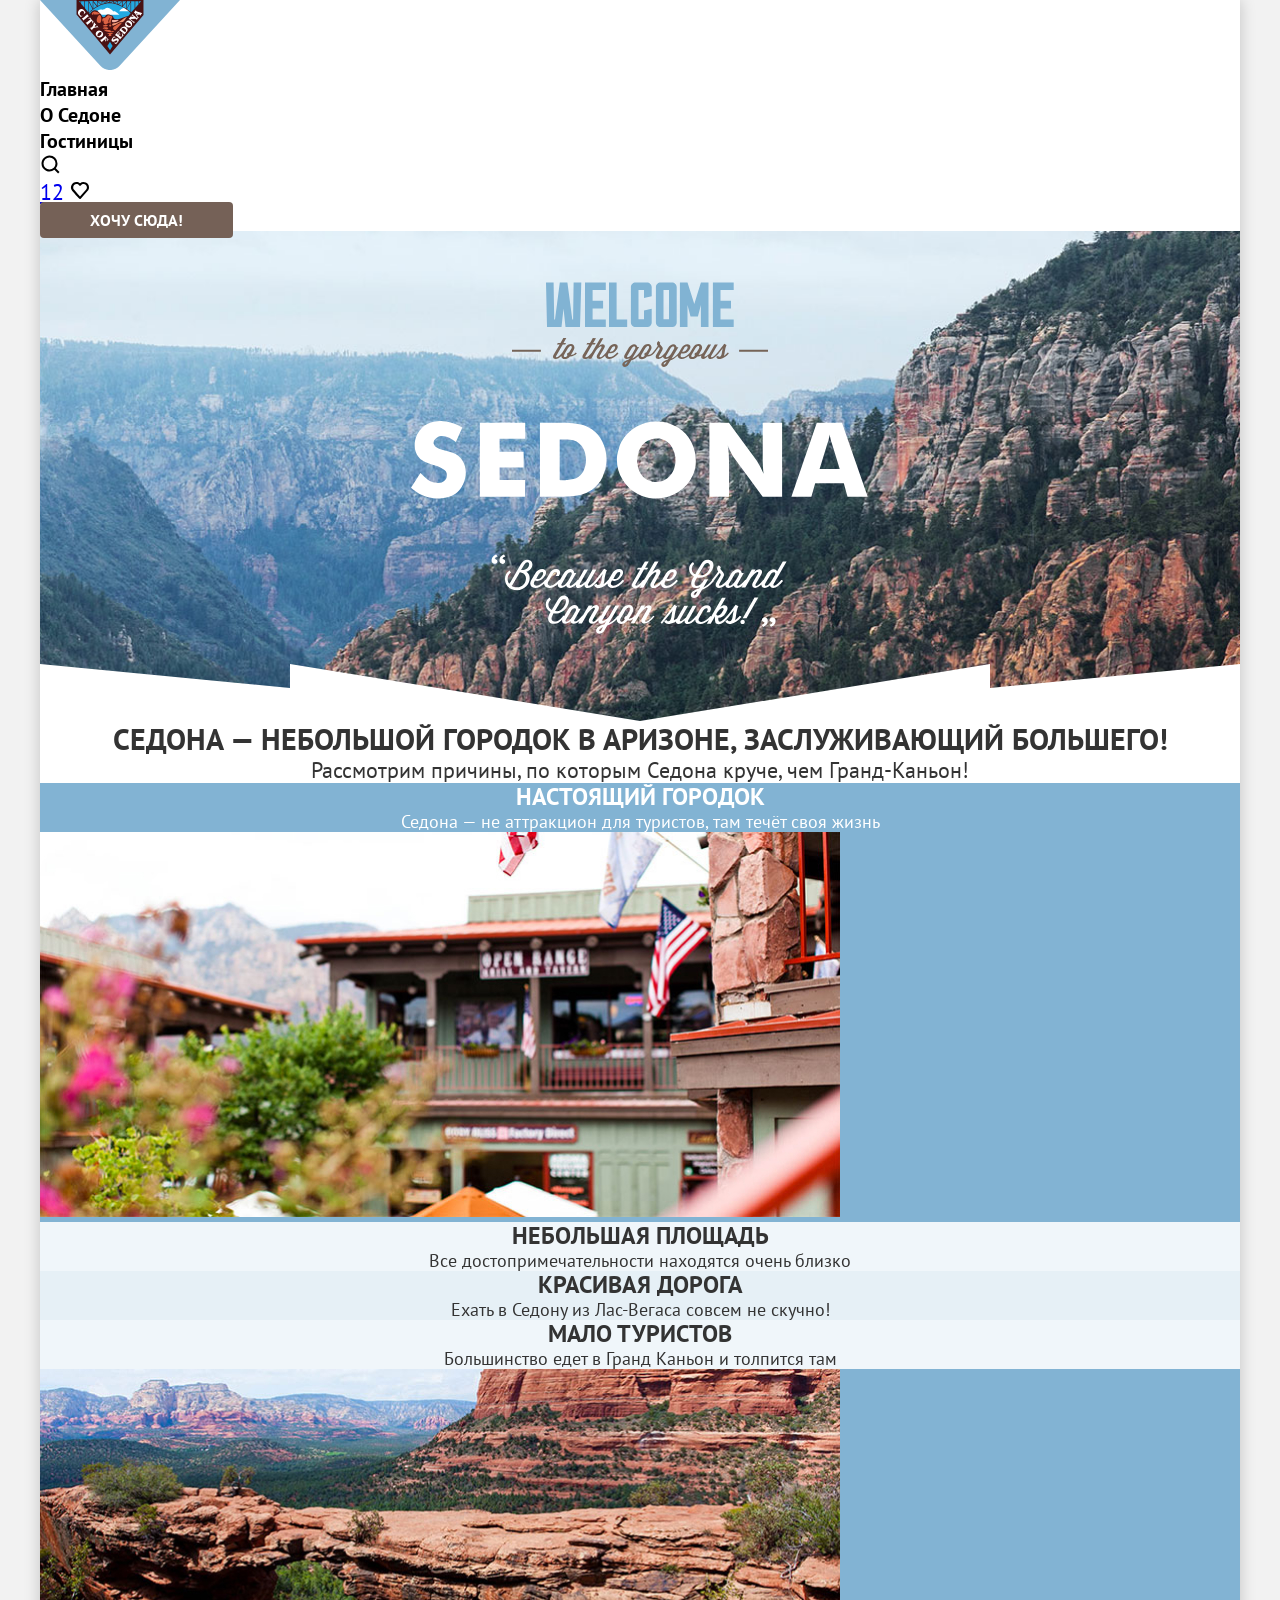
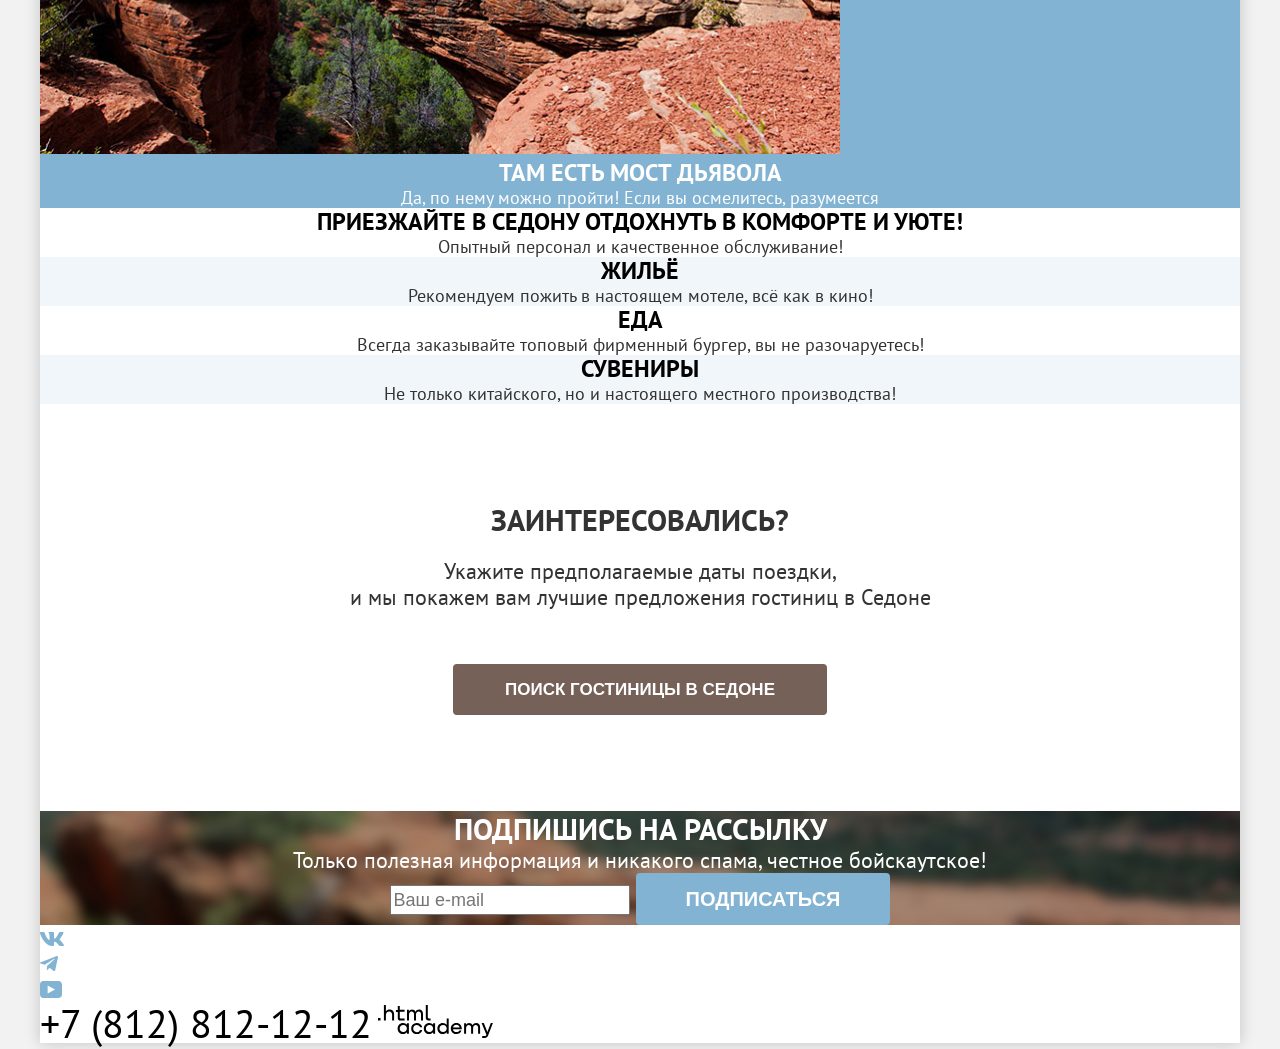
==== commit 9c5cde1a: "Исправления и вёрстка блоков hero и booking" ====
--- a/index.html
+++ b/index.html
@@ -6,6 +6,7 @@
     <link rel="stylesheet" href="styles/style.css">
   </head>
   <body>
+    <div class="container">
     <header class="header" data-test="header">
       <a href="index.html" class="logo-link">
         <img class="logo-img" src="images/logo.svg" alt="Логотип Седона" width="140" height="70">
@@ -50,7 +51,7 @@
     <main class="main-container" data-test="main">
       <section class="section-hero" data-test="hero">
         <h1 class="visually-hidden title-reset">Седона</h1>
-        <img class="hero-img" src="images/welcome.svg" alt="Седона" class="hero-img" width="458" height="352">
+        <img class="hero-img" src="images/welcome.svg" alt="Седона" width="458" height="352">
       </section>
       <section class="section-advantages" data-test="advantages">
         <h2 class="advatages-title title title-reset">Седона — небольшой городок в Аризоне, заслуживающий большего!</h2>
@@ -100,7 +101,7 @@
       </section>
       <section class="section-booking" data-test="subscribe">
         <h2 class="booking-title title title-reset">Заинтересовались?</h2>
-        <p class="booking-text text-reset">Укажите предполагаемые даты поездки, и мы покажем вам лучшие предложения гостиниц в Седоне</p>
+        <p class="booking-text text-reset">Укажите предполагаемые даты поездки,<br> и мы покажем вам лучшие предложения гостиниц в Седоне</p>
         <button class="booking-button button" type="button">Поиск гостиницы в Седоне</button>
       </section>
       <section class="subscription">
@@ -148,5 +149,6 @@
         </svg>
       </a>
     </footer>
+  </div>
   </body>
 </html>
--- a/styles/style.css
+++ b/styles/style.css
@@ -2,7 +2,7 @@
   font-family: "PT Sans";
   font-style: normal;
   font-weight: 400;
-  src: url(../fonts/ptsans-400.woff2) format("woff2");
+  src: url("../fonts/ptsans-400.woff2") format("woff2");
   font-display: swap;
 }
 
@@ -10,7 +10,7 @@
   font-family: "PT Sans";
   font-style: bold;
   font-weight: 700;
-  src: url(../fonts/ptsans-700.woff2) format("woff2");
+  src: url("../fonts/ptsans-700.woff2") format("woff2");
   font-display: swap;
 }
 
@@ -22,7 +22,14 @@
   line-height: 26px;
   font-weight: 400;
   color: #333333;
-  background-color: #FFFFFF;
+  background-color: #f2f2f2;
+}
+
+.container {
+  width: 1200px;
+  margin: 0 auto;
+  background-color: #ffffff;
+  box-shadow: 0 0 15px 0 rgba(0, 0, 0, 0.2);
 }
 
 .visually-hidden {
@@ -86,286 +93,298 @@
 
 .section-hero {
   text-align: center;
-  background-color: purple;
-  background-image: url(/images/hero-bg.jpg);
+  background-color: aqua;
+  background-image: url("../images/hero-line.svg"), url("../images/hero-bg.jpg");
+  background-position: left bottom, center top;
+  background-repeat: no-repeat;
+  background-size: 100% 57px, cover;
+  padding: 51px 0 82px;
+}
+
+/* Advantages */
+
+.advatages-title {
+  text-align: center;
+}
+
+.advatages-text {
+  text-align: center;
+}
+
+.advantages-item {
+  background-color: rgba(131, 179, 211, 0.122);
+}
+
+.advantages-item:first-child,
+.advantages-item:last-child {
+  background-color: #82b3d3;
+}
+
+.advantages-item:nth-child(3) {
+  background-color: rgba(131, 179, 211, 0.2);
+}
+
+.advatages-list-title {
+  font-weight: 700;
+  font-size: 24px;
+  line-height: 28px;
+  text-align: center;
+  text-transform: uppercase;
+}
+
+.advatages-list-text {
+  font-weight: 400;
+  font-size: 18px;
+  line-height: 21px;
+  text-align: center;
+  color: #333333;
+}
+
+.advatages-white {
+  color: #FFFFFF;
+}
+
+/* About */
+
+.about-title {
+  font-weight: 700;
+  font-size: 24px;
+  line-height: 28px;
+  text-transform: uppercase;
+  color: #000000;
+  text-align: center;
+}
+
+.about-text {
+  font-weight: 400;
+  font-size: 18px;
+  line-height: 21px;
+  color: #333333;
+  text-align: center;
+}
+
+.about-item {
+  background-color: rgba(131, 179, 211, 0.122);
+}
+
+.about-item:nth-child(2) {
+  background-color: #ffffff;
+}
+
+/* Booking */
+
+.section-booking {
+  padding-top: 98px;
+  padding-bottom: 96px;
+  text-align: center;
+}
+
+.booking-title {
+  margin-bottom: 20px;
+}
+
+.booking-text {
+  margin: 0 auto;
+  margin-bottom: 54px;
+}
+
+.booking-button {
+  font-weight: 700;
+  font-size: 17px;
+  line-height: 37px;
+  text-transform: uppercase;
+  color: #ffffff;
+  background-color: #756157;
+  padding: 7px 52px;
+  border: none;
+  border-radius: 4px;
+}
+
+/* Subscription */
+
+.subscription {
+  text-align: center;
+  background-image: url("../images/booking-bg.jpg");
   background-position: center center;
   background-repeat: no-repeat;
   background-size: cover;
 }
 
-/* Advantages */
-
-.advatages-title {
-  text-align: center;
-}
-
-.advatages-text {
-  text-align: center;
-}
-
-.advantages-item {
-  background-color: #83B3D31F;
-}
-
-.advantages-item:first-child,
-.advantages-item:last-child {
-  background-color: #82B3D3;
-}
-
-.advantages-item:nth-child(3) {
-  background-color: #83B3D333;
-}
-
-.advatages-list-title {
-  font-weight: 700;
-  font-size: 24px;
-  line-height: 28px;
-  text-align: center;
-  text-transform: uppercase;
-}
-
-.advatages-list-text {
-  font-weight: 400;
-  font-size: 18px;
-  line-height: 21px;
-  text-align: center;
-  color: #333333;
-}
-
-.advatages-white {
-  color: #FFFFFF;
-}
-
-/* About */
-
-.about-title {
-  font-weight: 700;
-  font-size: 24px;
-  line-height: 28px;
-  text-transform: uppercase;
-  color: #000000;
-  text-align: center;
-}
-
-.about-text {
-  font-weight: 400;
-  font-size: 18px;
-  line-height: 21px;
-  color: #333333;
-  text-align: center;
-}
-
-.about-item {
-  background-color: #83B3D31F;
-}
-
-.about-item:nth-child(2) {
-  background-color: #FFFFFF;
-}
-
-/* Booking */
-
-.section-booking {
-  text-align: center;
-}
-
-.booking-button {
+.subscription-title,
+.subscription-text {
+  color: #ffffff;
+}
+
+.subscription-form-input {
+  font-weight: 400;
+  font-size: 18px;
+  line-height: 24px;
+  color: #000000;
+}
+
+.subscription-form-button {
   font-weight: 700;
   font-size: 20px;
   line-height: 36px;
   text-transform: uppercase;
-  color: #FFFFFF;
-  background-color: #756157;
+  color: #ffffff;
+  background-color: #82b3d3;
   padding: 8px 50px;
   border: none;
   border-radius: 4px;
 }
 
-/* Subscription */
-
-.subscription {
-  text-align: center;
-  background-image: url(/images/booking-bg.jpg);
+/* Footer */
+
+.contact-phone {
+  font-weight: 400;
+  font-size: 40px;
+  line-height: 40px;
+  text-transform: uppercase;
+  text-decoration: none;
+  color: #000000;
+}
+
+/* Catalog */
+
+/* Header inner */
+
+.header-inner {
+  background-image: url("../images/catalog-bg.jpg");
   background-position: center center;
   background-repeat: no-repeat;
   background-size: cover;
 }
 
-.subscription-title,
-.subscription-text {
+.header-inner-title {
+  font-weight: 700;
+  font-size: 60px;
+  line-height: 78px;
+  color: #ffffff;
+}
+
+.breadcrumbs-link {
+  font-weight: 400;
+  font-size: 16px;
+  line-height: 21px;
   color: #FFFFFF;
 }
 
-.subscription-form-input {
-  font-weight: 400;
-  font-size: 18px;
+.filter-title {
+  font-weight: 700;
+  font-size: 20px;
   line-height: 24px;
-  color: #000000;
-}
-
-.subscription-form-button {
+  color: #ffffff;
+}
+
+.control {
+  font-weight: 400;
+  font-size: 18px;
+  line-height: 23px;
+  color: #ffffff;
+}
+
+.filter-button {
+  font-weight: 700;
+  font-size: 16px;
+  line-height: 20px;
+  color: #ffffff;
+  padding: 8px 50px;
+  border: none;
+  border-radius: 4px;
+}
+
+.button-submit {
+  background-color: #82b3d3;
+}
+
+.button-reset {
+  background-color: transparent;
+}
+
+/* Hotels */
+
+.hotels-text {
+  font-weight: 700;
+  font-size: 30px;
+  line-height: 36px;
+  text-transform: uppercase;
+}
+
+.select-control {
+  font-weight: 400;
+  font-size: 18px;
+  line-height: 21px;
+  color: #333333;
+}
+
+.cards-title {
+  font-weight: 700;
+  font-size: 24px;
+  line-height: 28px;
+  color: #000000;
+}
+
+.card-control,
+.card-price {
+  font-weight: 400;
+  font-size: 18px;
+  line-height: 21px;
+  color: #333333;
+}
+
+.card-button {
+  font-weight: 700;
+  font-size: 16px;
+  line-height: 20px;
+  text-transform: uppercase;
+  text-decoration: none;
+  color: #ffffff;
+  background-color: #756157;
+  padding: 8px 50px;
+  border-radius: 4px;
+}
+
+.card-favorite {
+  font-weight: 700;
+  font-size: 16px;
+  line-height: 20px;
+  text-transform: uppercase;
+  color: #ffffff;
+  background-color: #82b3d3;
+  padding: 8px 50px;
+  border: none;
+  border-radius: 4px;
+}
+
+.card-current {
+  background-color: #7db54f;
+}
+
+.card-rating {
+  font-weight: 400;
+  font-size: 16px;
+  line-height: 20px;
+  text-transform: uppercase;
+  text-align: center;
+  background-color: #f2f2f2;
+  padding: 8px 50px;
+}
+
+.pagination-link {
   font-weight: 700;
   font-size: 20px;
   line-height: 36px;
   text-transform: uppercase;
-  color: #FFFFFF;
-  background-color: #82B3D3;
-  padding: 8px 50px;
-  border: none;
-  border-radius: 4px;
-}
-
-/* Footer */
-
-.contact-phone {
-  font-weight: 400;
-  font-size: 40px;
-  line-height: 40px;
-  text-transform: uppercase;
-  text-decoration: none;
-  color: #000000;
-}
-
-/* Catalog */
-
-/* Header inner */
-
-.header-inner {
-  background-image: url(/images/catalog-bg.jpg);
-  background-position: center center;
-  background-repeat: no-repeat;
-  background-size: cover;
-}
-
-.header-inner-title {
-  font-weight: 700;
-  font-size: 60px;
-  line-height: 78px;
-  color: #FFFFFF;
-}
-
-.breadcrumbs-link {
-  font-weight: 400;
-  font-size: 16px;
-  line-height: 21px;
-  color: #FFFFFF;
-}
-
-.filter-title {
-  font-weight: 700;
-  font-size: 20px;
-  line-height: 24px;
-  color: #FFFFFF;
-}
-
-.control {
-  font-weight: 400;
-  font-size: 18px;
-  line-height: 23px;
-  color: #FFFFFF;
-}
-
-.filter-button {
-  font-weight: 700;
-  font-size: 16px;
-  line-height: 20px;
-  color: #FFFFFF;
-  padding: 8px 50px;
-  border: none;
-  border-radius: 4px;
-}
-
-.button-submit {
-  background-color: #82B3D3;
-}
-
-.button-reset {
-  background-color: transparent;
-}
-
-/* Hotels */
-
-.hotels-text {
-  font-weight: 700;
-  font-size: 30px;
-  line-height: 36px;
-  text-transform: uppercase;
-}
-
-.select-control {
-  font-weight: 400;
-  font-size: 18px;
-  line-height: 21px;
-  color: #333333;
-}
-
-.cards-title {
-  font-weight: 700;
-  font-size: 24px;
-  line-height: 28px;
-  color: #000000;
-}
-
-.card-control,
-.card-price {
-  font-weight: 400;
-  font-size: 18px;
-  line-height: 21px;
-  color: #333333;
-}
-
-.card-button {
-  font-weight: 700;
-  font-size: 16px;
-  line-height: 20px;
-  text-transform: uppercase;
-  text-decoration: none;
-  color: #FFFFFF;
-  background-color: #756157;
-  padding: 8px 50px;
-  border-radius: 4px;
-}
-
-.card-favorite {
-  font-weight: 700;
-  font-size: 16px;
-  line-height: 20px;
-  text-transform: uppercase;
-  color: #FFFFFF;
-  background-color: #82B3D3;
-  padding: 8px 50px;
-  border: none;
-  border-radius: 4px;
-}
-
-.card-current {
-  background-color: #7DB54F;
-}
-
-.card-rating {
-  font-weight: 400;
-  font-size: 16px;
-  line-height: 20px;
-  text-transform: uppercase;
-  text-align: center;
-  background-color: #F2F2F2;
-  padding: 8px 50px;
-}
-
-.pagination-link {
-  font-weight: 700;
-  font-size: 20px;
-  line-height: 36px;
-  text-transform: uppercase;
-  color: #FFFFFF;
-  text-decoration: none;
-  background-color: #82B3D3;
+  color: #ffffff;
+  text-decoration: none;
+  background-color: #82b3d3;
   border-radius: 4px;
 }
 
 .pagination-current {
   color: #000000;
-  background-color: #F2F2F2;
+  background-color: #f2f2f2;
 }
 
 /* Subscription-catalog */
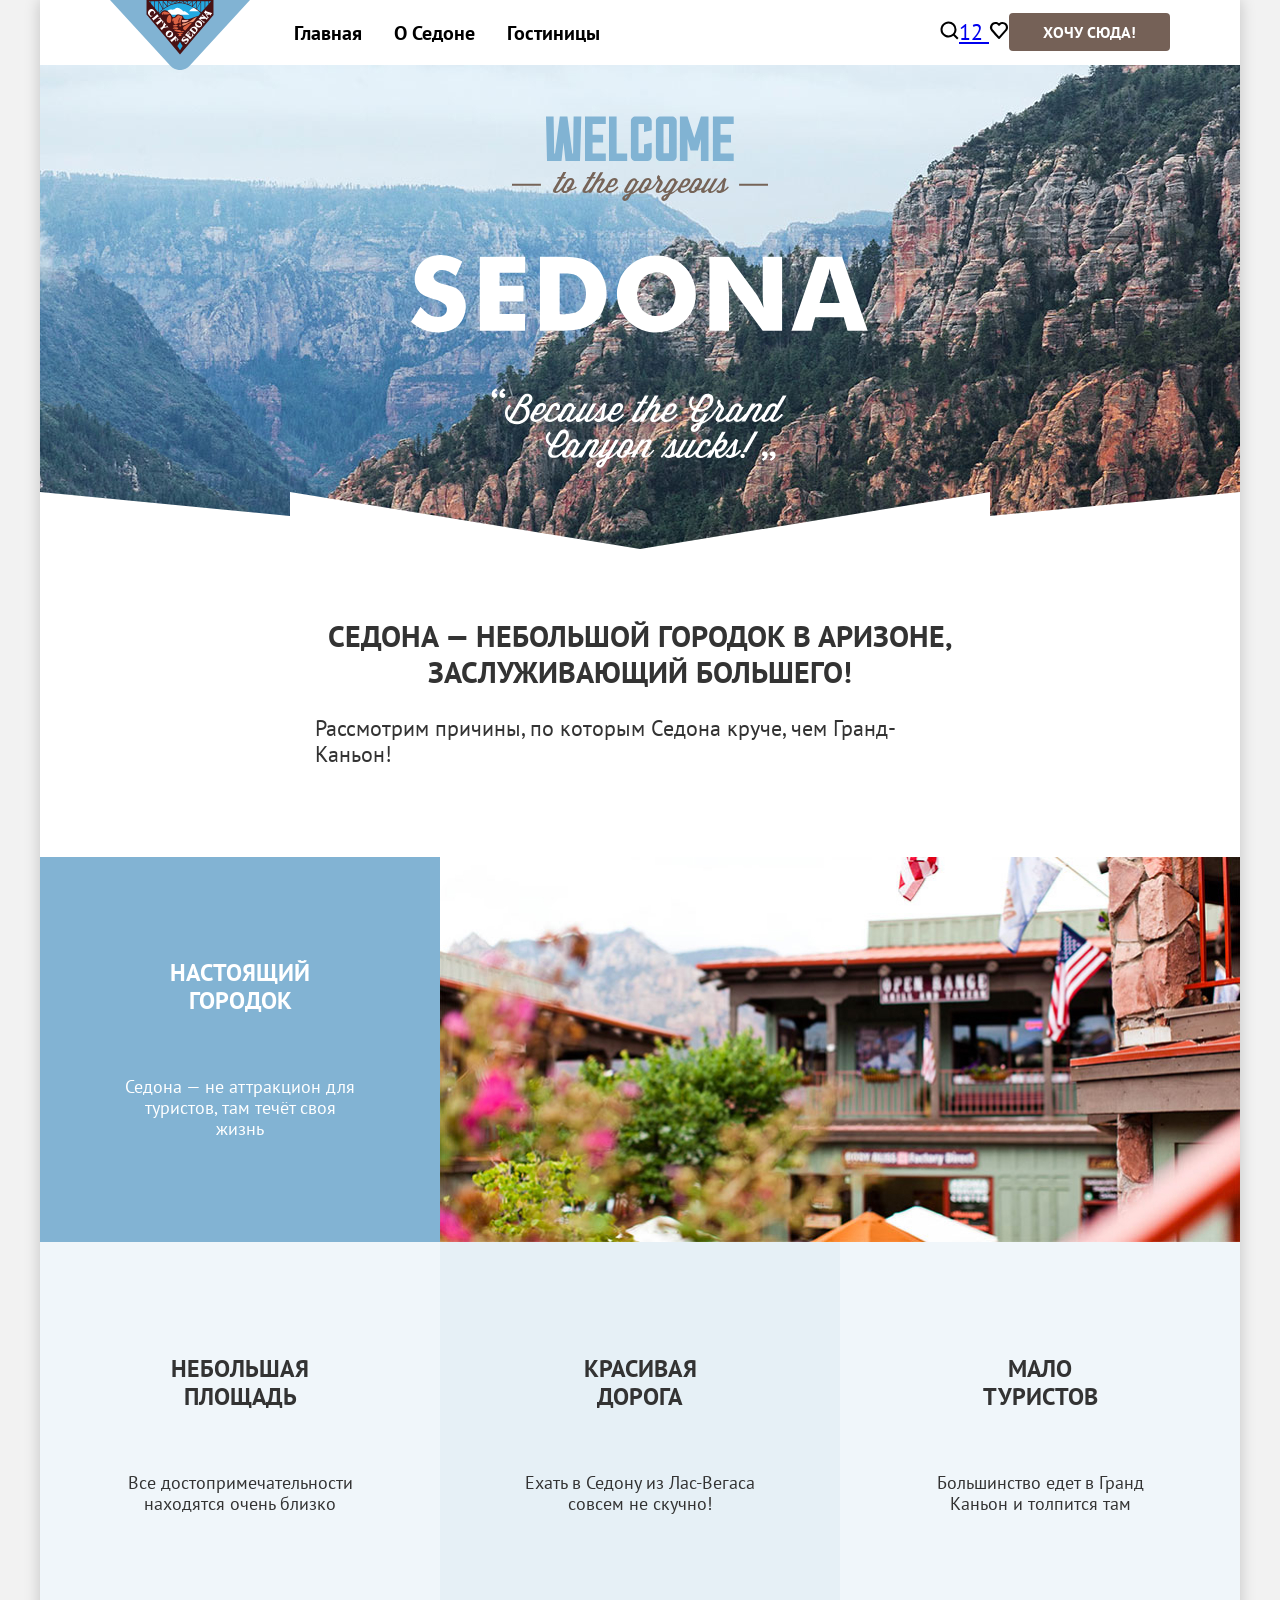
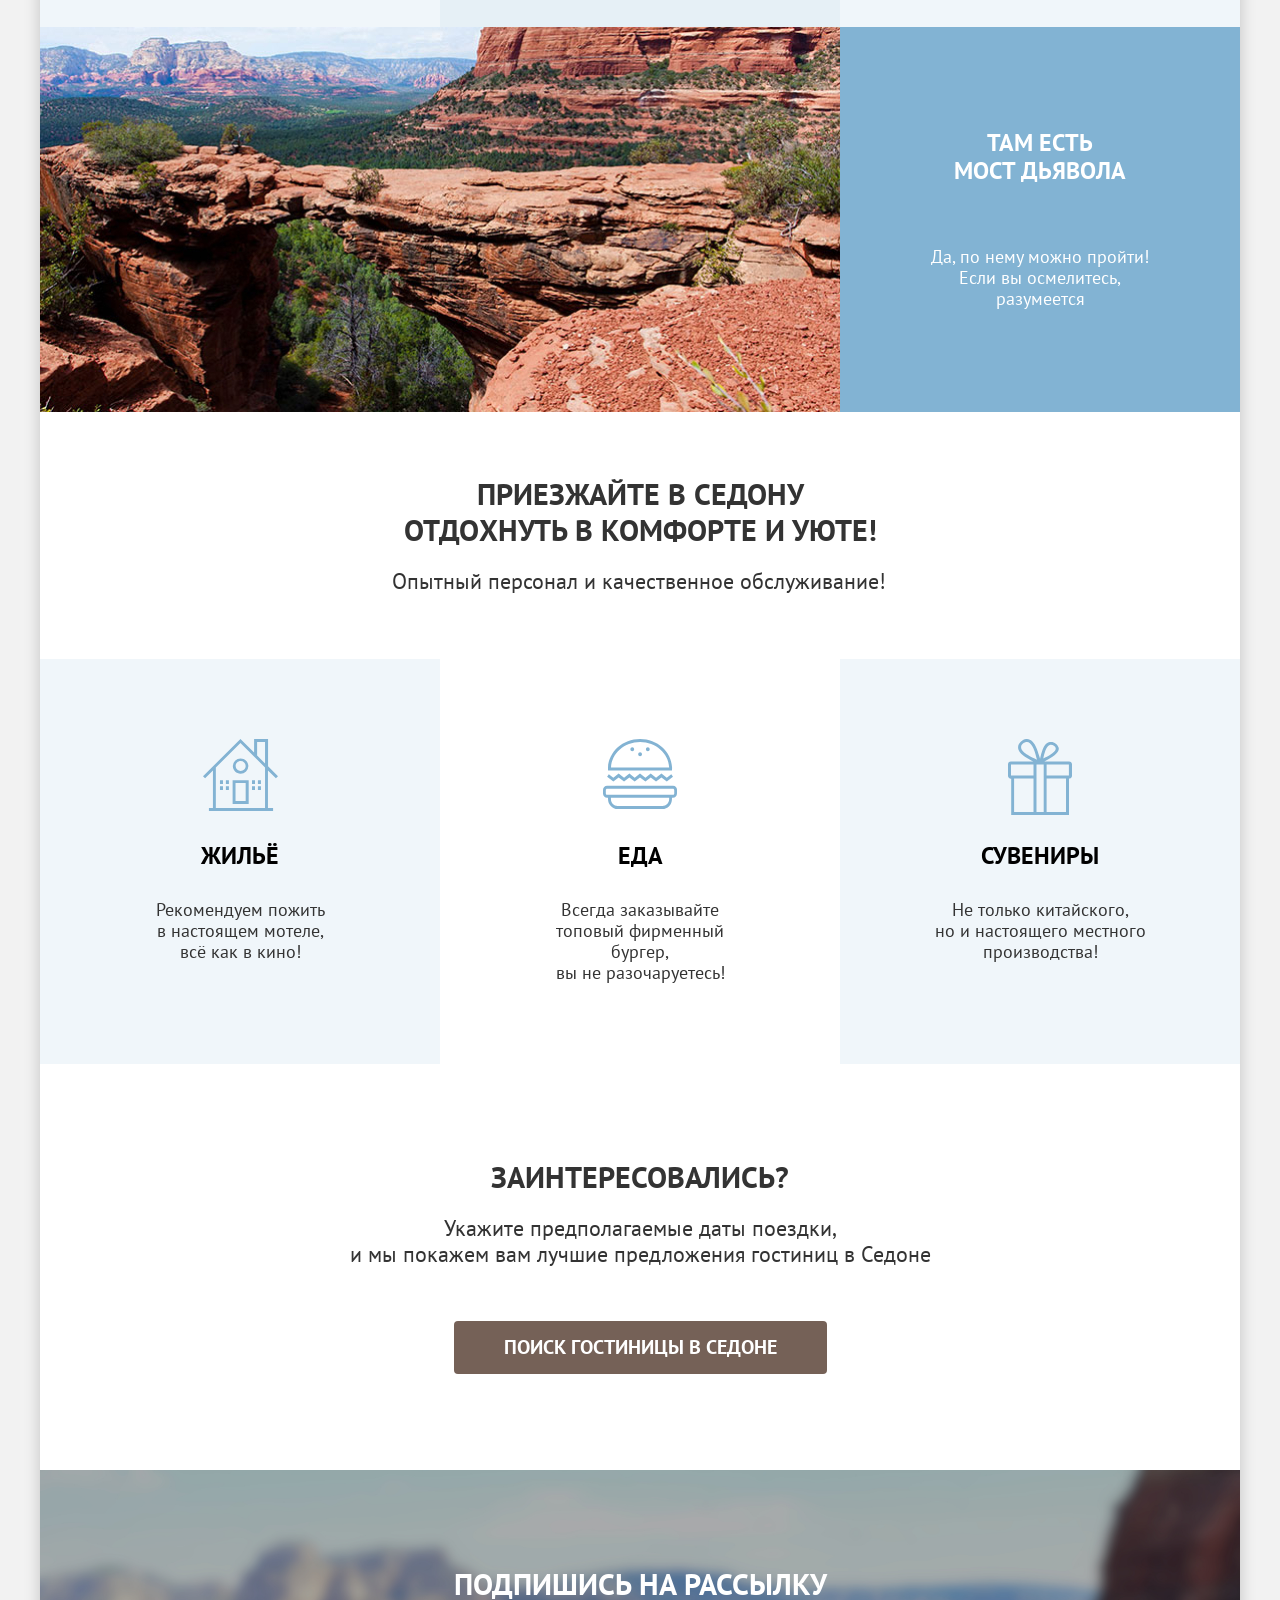
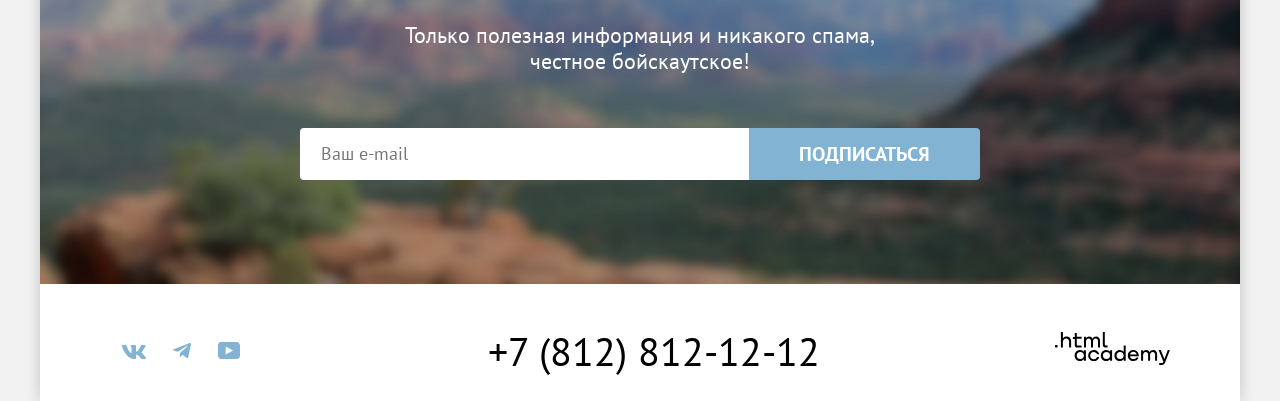
==== commit a083006f: "Сетка главной страницы на флексах" ====
--- a/index.html
+++ b/index.html
@@ -54,48 +54,56 @@
         <img class="hero-img" src="images/welcome.svg" alt="Седона" width="458" height="352">
       </section>
       <section class="section-advantages" data-test="advantages">
-        <h2 class="advatages-title title title-reset">Седона — небольшой городок в Аризоне, заслуживающий большего!</h2>
-        <p class="advatages-text text-reset">Рассмотрим причины, по которым Седона круче, чем Гранд-Каньон!</p>
+        <div class="advantages-container">
+          <h2 class="advantages-title title title-reset">Седона — небольшой городок в Аризоне, заслуживающий большего!</h2>
+          <p class="advantages-text text-reset">Рассмотрим причины, по которым Седона круче, чем Гранд-Каньон!</p>
+        </div>
         <ul class="advantages-list list-reset">
-          <li class="advantages-item">
-            <h3 class="advatages-list-title advatages-white title-reset">Настоящий городок</h3>
-            <p class="advatages-list-text advatages-white text-reset">Седона — не аттракцион для туристов, там течёт своя жизнь</p>
-            <img class="advatages-list-img" src="images/advantages-1.jpg" alt="Улицы Седоны" width="800" height="385">
+          <li class="advantages-item advantages-item-img">
+            <div class="advantages-item-container">
+            <h3 class="advantages-list-title title-reset">Настоящий городок</h3>
+            <p class="advantages-list-text text-reset">Седона — не аттракцион для туристов, там течёт своя жизнь</p>
+            </div>
+            <img class="advantages-list-img" src="images/advantages-1.jpg" alt="Улицы Седоны" width="800" height="385">
           </li>
-          <li class="advantages-item">
-            <h3 class="advatages-list-title title-reset">Небольшая площадь</h3>
-            <p class="advatages-list-text text-reset">Все достопримечательности находятся очень близко</p>
+          <li class="advantages-item advantages-item-center">
+            <h3 class="advantages-list-title title-reset">Небольшая площадь</h3>
+            <p class="advantages-list-text text-reset">Все достопримечательности находятся очень близко</p>
           </li>
-          <li class="advantages-item">
-            <h3 class="advatages-list-title title-reset">Красивая дорога</h3>
-            <p class="advatages-list-text text-reset">Ехать в Седону из Лас-Вегаса совсем не скучно!</p>
+          <li class="advantages-item advantages-item-center">
+            <h3 class="advantages-list-title title-reset">Красивая дорога</h3>
+            <p class="advantages-list-text text-reset">Ехать в Седону из Лас-Вегаса совсем не скучно!</p>
           </li>
-          <li class="advantages-item">
-            <h3 class="advatages-list-title title-reset">Мало туристов</h3>
-            <p class="advatages-list-text text-reset">Большинство едет в Гранд Каньон и толпится там</p>
+          <li class="advantages-item advantages-item-center">
+            <h3 class="advantages-list-title title-reset">Мало туристов</h3>
+            <p class="advantages-list-text text-reset">Большинство едет в Гранд Каньон и толпится там</p>
           </li>
-          <li class="advantages-item">
-            <img class="advatages-list-img" src="images/advantages-2.jpg" alt="Мост Дьявола в Седоне" width="800" height="385">
-            <h3 class="advatages-list-title advatages-white title-reset">Там есть мост Дьявола</h3>
-            <p class="advatages-list-text advatages-white text-reset">Да, по нему можно пройти! Если вы осмелитесь, разумеется</p>
+          <li class="advantages-item advantages-item-img">
+            <img class="advantages-list-img" src="images/advantages-2.jpg" alt="Мост Дьявола в Седоне" width="800" height="385">
+            <div class="advantages-item-container">
+            <h3 class="advantages-list-title title-reset">Там есть<br>мост Дьявола</h3>
+            <p class="advantages-list-text text-reset">Да, по нему можно пройти! Если вы осмелитесь, разумеется</p>
+            </div>
           </li>
         </ul>
       </section>
       <section class="section-about" data-test="search">
-        <h2 class="about-title title title-reset">Приезжайте в Седону отдохнуть в комфорте и уюте!</h2>
-        <p class="about-text text-reset">Опытный персонал и качественное обслуживание!</p>
+        <div class="about-container">
+        <h2 class="section-about-title title title-reset">Приезжайте в Седону отдохнуть в комфорте и уюте!</h2>
+        <p class="section-about-text text-reset">Опытный персонал и качественное обслуживание!</p>
+        </div>
         <ul class="about-list list-reset">
-          <li class="about-item">
+          <li class="about-item about-item-house">
             <h3 class="about-title title-reset">Жильё</h3>
-            <p class="about-text text-reset">Рекомендуем пожить в настоящем мотеле, всё как в кино!</p>
+            <p class="about-text text-reset">Рекомендуем пожить<br> в настоящем мотеле,<br> всё как в кино!</p>
           </li>
-          <li class="about-item">
+          <li class="about-item about-item-burger">
             <h3 class="about-title title-reset">Еда</h3>
-            <p class="about-text text-reset">Всегда заказывайте топовый фирменный бургер, вы не разочаруетесь!</p>
+            <p class="about-text text-reset">Всегда заказывайте<br> топовый фирменный бургер,<br> вы не разочаруетесь!</p>
           </li>
-          <li class="about-item">
+          <li class="about-item about-item-gift">
             <h3 class="about-title title-reset">Сувениры</h3>
-            <p class="about-text text-reset">Не только китайского, но и настоящего местного производства!</p>
+            <p class="about-text text-reset">Не только китайского,<br> но и настоящего местного<br> производства!</p>
           </li>
         </ul>
       </section>
@@ -105,6 +113,7 @@
         <button class="booking-button button" type="button">Поиск гостиницы в Седоне</button>
       </section>
       <section class="subscription">
+        <div class="subscription-container">
         <h2 class="subscription-title title title-reset">Подпишись на рассылку</h2>
         <p class="subscription-text text-reset">Только полезная информация и никакого спама, честное бойскаутское!</p>
         <form action="https://echo.htmlacademy.ru/" class="subscription-form" method="post">
@@ -112,6 +121,7 @@
           <input class="subscription-form-input" id="subscription-email" name="subscription-email" type="email" required placeholder="Ваш e-mail">
           <button class="subscription-form-button" type="submit">Подписаться</button>
         </form>
+        </div>
       </section>
     </main>
     <footer class="footer" data-test="footer">
--- a/styles/style.css
+++ b/styles/style.css
@@ -68,6 +68,37 @@
 
 /* Header */
 
+.header {
+  position: relative;
+  display: flex;
+  padding: 13px 70px 14px 254px;
+}
+
+.navigation {
+  display: flex;
+  align-items: center;
+  flex-grow: 1;
+  justify-content: space-between;
+}
+
+.navigation-list {
+  display: flex;
+  align-items: center;
+}
+
+.navigation-list-left {
+  display: flex;
+  flex-wrap: wrap;
+  gap: 32px;
+}
+
+
+.logo-img {
+  position: absolute;
+  top: 0;
+  left: 70px;
+}
+
 .navigation-link {
   font-weight: 700;
   font-size: 20px;
@@ -78,13 +109,14 @@
 }
 
 .navigation-button {
+  display: inline-block;
   font-weight: 700;
   font-size: 16px;
   line-height: 20px;
   text-transform: uppercase;
   color: #FFFFFF;
   background-color: #756157;
-  padding: 8px 50px;
+  padding: 9px 34px;
   text-decoration: none;
   border-radius: 4px;
 }
@@ -92,23 +124,65 @@
 /* Hero */
 
 .section-hero {
-  text-align: center;
   background-color: aqua;
   background-image: url("../images/hero-line.svg"), url("../images/hero-bg.jpg");
   background-position: left bottom, center top;
   background-repeat: no-repeat;
   background-size: 100% 57px, cover;
-  padding: 51px 0 82px;
+  padding: 51px 0 81px;
+}
+
+.hero-img {
+  display: block;
+  margin: 0 auto;
 }
 
 /* Advantages */
 
-.advatages-title {
-  text-align: center;
-}
-
-.advatages-text {
-  text-align: center;
+.advantages-container {
+  margin: 0 auto;
+  max-width: 651px;
+  padding-top: 69px;
+  padding-bottom: 90px;
+}
+
+.advantages-title {
+  text-align: center;
+  margin-bottom: 25px;
+}
+
+.advantages-list {
+  display: flex;
+  flex-wrap: wrap;
+}
+
+.advantages-item-img {
+  display: flex;
+  width: 100%;
+  background-color: #82b3d3;
+  color: #ffffff;
+}
+
+.advantages-item-container {
+  box-sizing: border-box;
+  max-width: 400px;
+  min-height: 385px;
+  padding: 102px 85px;
+  display: flex;
+  flex-direction: column;
+  align-items: center;
+  text-align: center;
+}
+
+.advantages-item-center {
+  box-sizing: border-box;
+  max-width: 400px;
+  min-height: 385px;
+  padding: 113px 85px;
+  text-align: center;
+  display: flex;
+  flex-direction: column;
+  align-items: center;
 }
 
 .advantages-item {
@@ -124,27 +198,76 @@
   background-color: rgba(131, 179, 211, 0.2);
 }
 
-.advatages-list-title {
+.advantages-list-title {
   font-weight: 700;
   font-size: 24px;
   line-height: 28px;
   text-align: center;
   text-transform: uppercase;
-}
-
-.advatages-list-text {
+  margin-bottom: 61px;
+  max-width: 175px;
+}
+
+.advantages-list-text {
   font-weight: 400;
   font-size: 18px;
   line-height: 21px;
   text-align: center;
   color: #333333;
-}
-
-.advatages-white {
-  color: #FFFFFF;
+  max-width: 230px;
+}
+
+.advantages-item-img .advantages-list-text {
+  color: #ffffff;
 }
 
 /* About */
+
+.about-container {
+  margin: 0 auto;
+  padding-top: 64px;
+  padding-bottom: 65px;
+  max-width: 496px;
+}
+
+.about-list {
+  display: flex;
+  flex-wrap: wrap;
+}
+
+.about-item {
+  box-sizing: border-box;
+  width: 400px;
+  min-height: 385px;
+  text-align: center;
+  display: flex;
+  flex-direction: column;
+  align-items: center;
+  padding: 183px 85px 81px 85px;
+}
+
+.about-item-house {
+  background-image: url("../images/house.svg");
+  background-repeat: no-repeat;
+  background-position: center 80px;
+}
+
+.about-item-burger {
+  background-image: url("../images/food.svg");
+  background-repeat: no-repeat;
+  background-position: center 80px;
+}
+
+.about-item-gift {
+  background-image: url("../images/gift.svg");
+  background-repeat: no-repeat;
+  background-position: center 80px;
+}
+
+.section-about-title {
+  text-align: center;
+  margin-bottom: 20px;
+}
 
 .about-title {
   font-weight: 700;
@@ -153,6 +276,7 @@
   text-transform: uppercase;
   color: #000000;
   text-align: center;
+  margin-bottom: 29px;
 }
 
 .about-text {
@@ -160,7 +284,6 @@
   font-size: 18px;
   line-height: 21px;
   color: #333333;
-  text-align: center;
 }
 
 .about-item {
@@ -174,7 +297,7 @@
 /* Booking */
 
 .section-booking {
-  padding-top: 98px;
+  padding-top: 95px;
   padding-bottom: 96px;
   text-align: center;
 }
@@ -189,13 +312,14 @@
 }
 
 .booking-button {
-  font-weight: 700;
-  font-size: 17px;
+  font-family: "PT Sans", sans-serif;
+  font-weight: 700;
+  font-size: 20px;
   line-height: 37px;
   text-transform: uppercase;
   color: #ffffff;
   background-color: #756157;
-  padding: 7px 52px;
+  padding: 8px 50px;
   border: none;
   border-radius: 4px;
 }
@@ -203,26 +327,57 @@
 /* Subscription */
 
 .subscription {
+  padding-top: 96px;
+  padding-bottom: 104px;
+}
+
+.subscription-container {
+  margin: 0 auto;
+}
+
+.subscription {
   text-align: center;
   background-image: url("../images/booking-bg.jpg");
-  background-position: center center;
+  background-position: top center;
   background-repeat: no-repeat;
   background-size: cover;
 }
 
+.subscription-title {
+  margin-bottom: 20px;
+}
+
+.subscription-text {
+  margin: 0 auto;
+  max-width: 475px;
+  margin-bottom: 54px;
+}
+
 .subscription-title,
 .subscription-text {
   color: #ffffff;
 }
 
+.subscription-form {
+  display: flex;
+  justify-content: center;
+}
+
 .subscription-form-input {
+  font-family: "PT Sans", sans-serif;
   font-weight: 400;
   font-size: 18px;
   line-height: 24px;
   color: #000000;
+  width: 407px;
+  padding: 12px 21px;
+  border: none;
+  border-top-left-radius: 4px;
+  border-bottom-left-radius: 4px;
 }
 
 .subscription-form-button {
+  font-family: "PT Sans", sans-serif;
   font-weight: 700;
   font-size: 20px;
   line-height: 36px;
@@ -231,10 +386,25 @@
   background-color: #82b3d3;
   padding: 8px 50px;
   border: none;
-  border-radius: 4px;
+  border-top-right-radius: 4px;
+  border-bottom-right-radius: 4px;
 }
 
 /* Footer */
+
+.footer {
+  display: flex;
+  align-items: center;
+  padding: 47px 70px 30px 82px;
+  justify-content: space-between;
+}
+
+.social-list {
+  display: flex;
+  align-items: center;
+  flex-wrap: wrap;
+  gap: 27px;
+}
 
 .contact-phone {
   font-weight: 400;
@@ -243,6 +413,7 @@
   text-transform: uppercase;
   text-decoration: none;
   color: #000000;
+  padding-left: 12px;
 }
 
 /* Catalog */
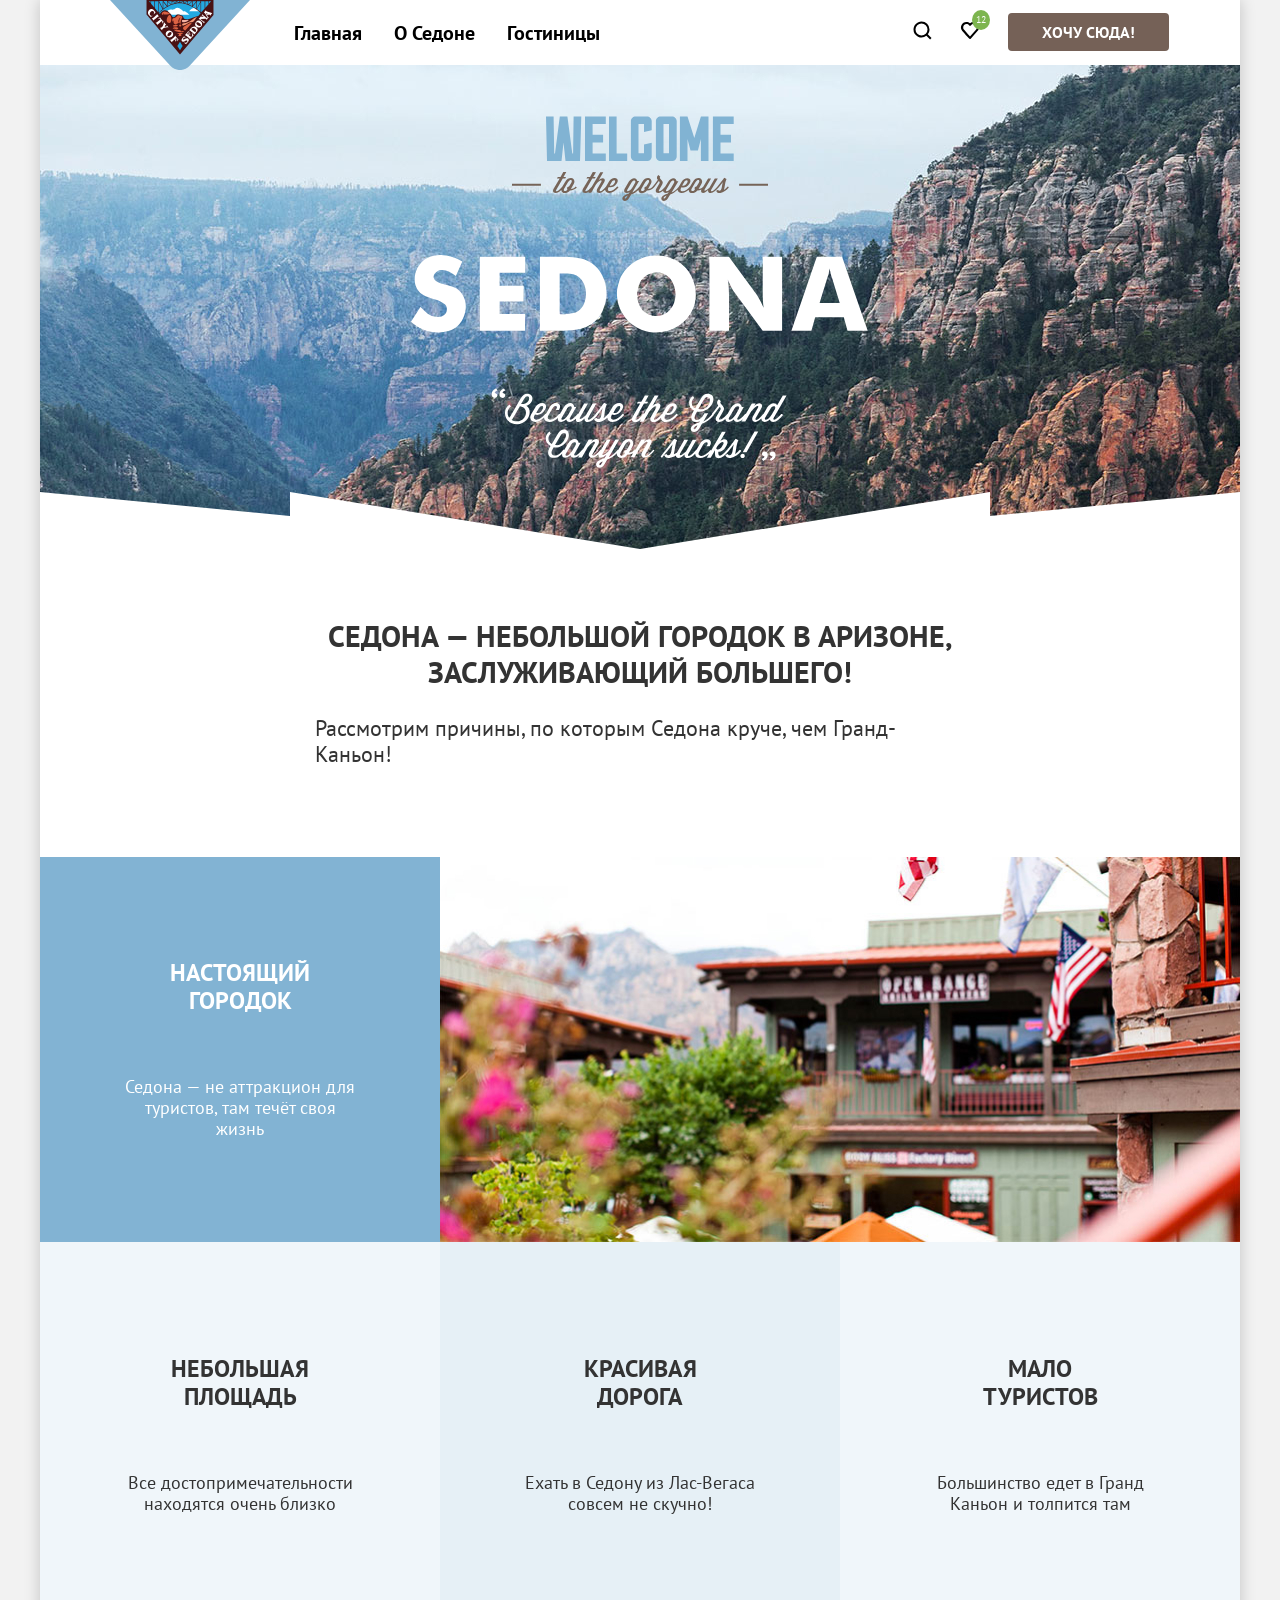
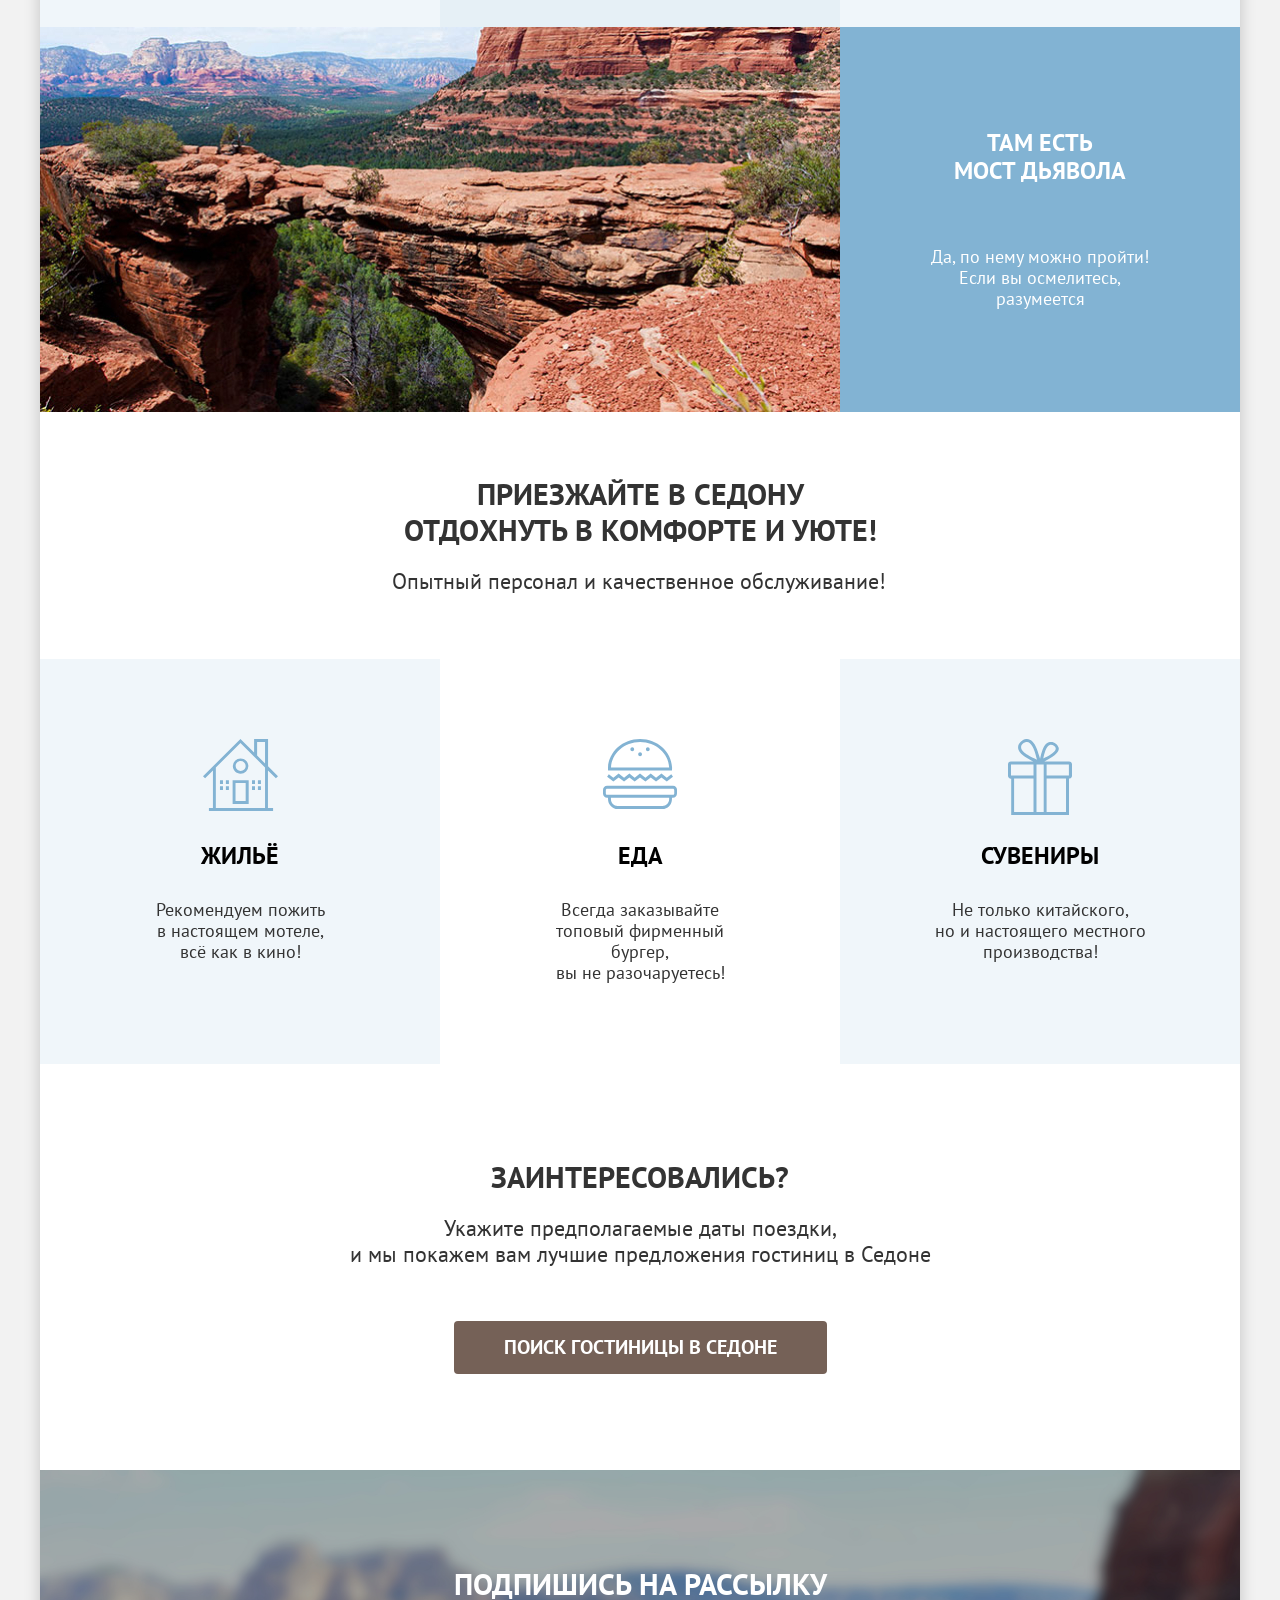
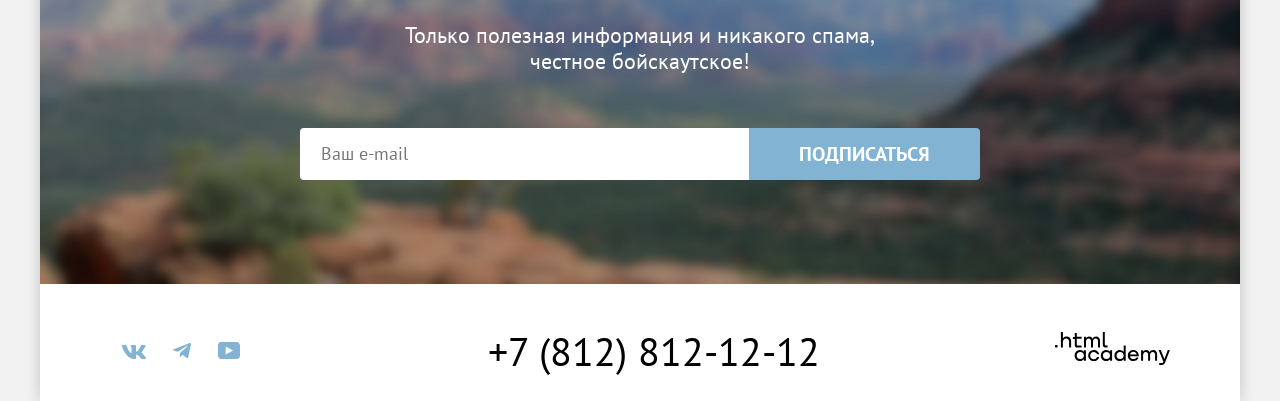
==== commit 51c3c7e9: "Мелкие исправления" ====
--- a/index.html
+++ b/index.html
@@ -34,7 +34,7 @@
             </a>
           </li>
           <li class="navigation-item">
-            <a href="#" class="navigation-favorites">
+            <a href="#" class="navigation-favorites link-reset">
               <span class="visually-hidden">Избранное</span>
               <span class="count">12</span>
               <svg xmlns="http://www.w3.org/2000/svg" width="20" height="20" fill="none" viewBox="0 0 20 20">
--- a/styles/style.css
+++ b/styles/style.css
@@ -71,7 +71,7 @@
 .header {
   position: relative;
   display: flex;
-  padding: 13px 70px 14px 254px;
+  padding: 13px 71px 14px 254px;
 }
 
 .navigation {
@@ -90,6 +90,12 @@
   display: flex;
   flex-wrap: wrap;
   gap: 32px;
+}
+
+.navigation-list-right {
+  display: flex;
+  flex-wrap: wrap;
+  gap: 28px;
 }
 
 
@@ -121,10 +127,34 @@
   border-radius: 4px;
 }
 
+.navigation-favorites {
+  position: relative;
+  text-decoration: none;
+}
+
+.count {
+  position: absolute;
+  top: -8px;
+  right: -10px;
+  display: flex;
+  align-items: center;
+  justify-content: center;
+  font-family: inherit;
+  font-size: 10px;
+  line-height: 10px;
+  font-weight: 4000;
+  color: #ffffff;
+  background-color: #7db54f;
+  padding: 0 4px;
+  border-radius: 50%;
+  max-width: 20px;
+  height: 20px;
+}
+
 /* Hero */
 
 .section-hero {
-  background-color: aqua;
+  background-color: #dce9f1;
   background-image: url("../images/hero-line.svg"), url("../images/hero-bg.jpg");
   background-position: left bottom, center top;
   background-repeat: no-repeat;
@@ -420,6 +450,14 @@
 
 /* Header inner */
 
+.filter-group {
+  margin: 0;
+  padding: 0;
+  border: none;
+  min-width: 0;
+}
+
+
 .header-inner {
   background-image: url("../images/catalog-bg.jpg");
   background-position: center center;
@@ -446,6 +484,7 @@
   font-size: 20px;
   line-height: 24px;
   color: #ffffff;
+  padding: 0;
 }
 
 .control {
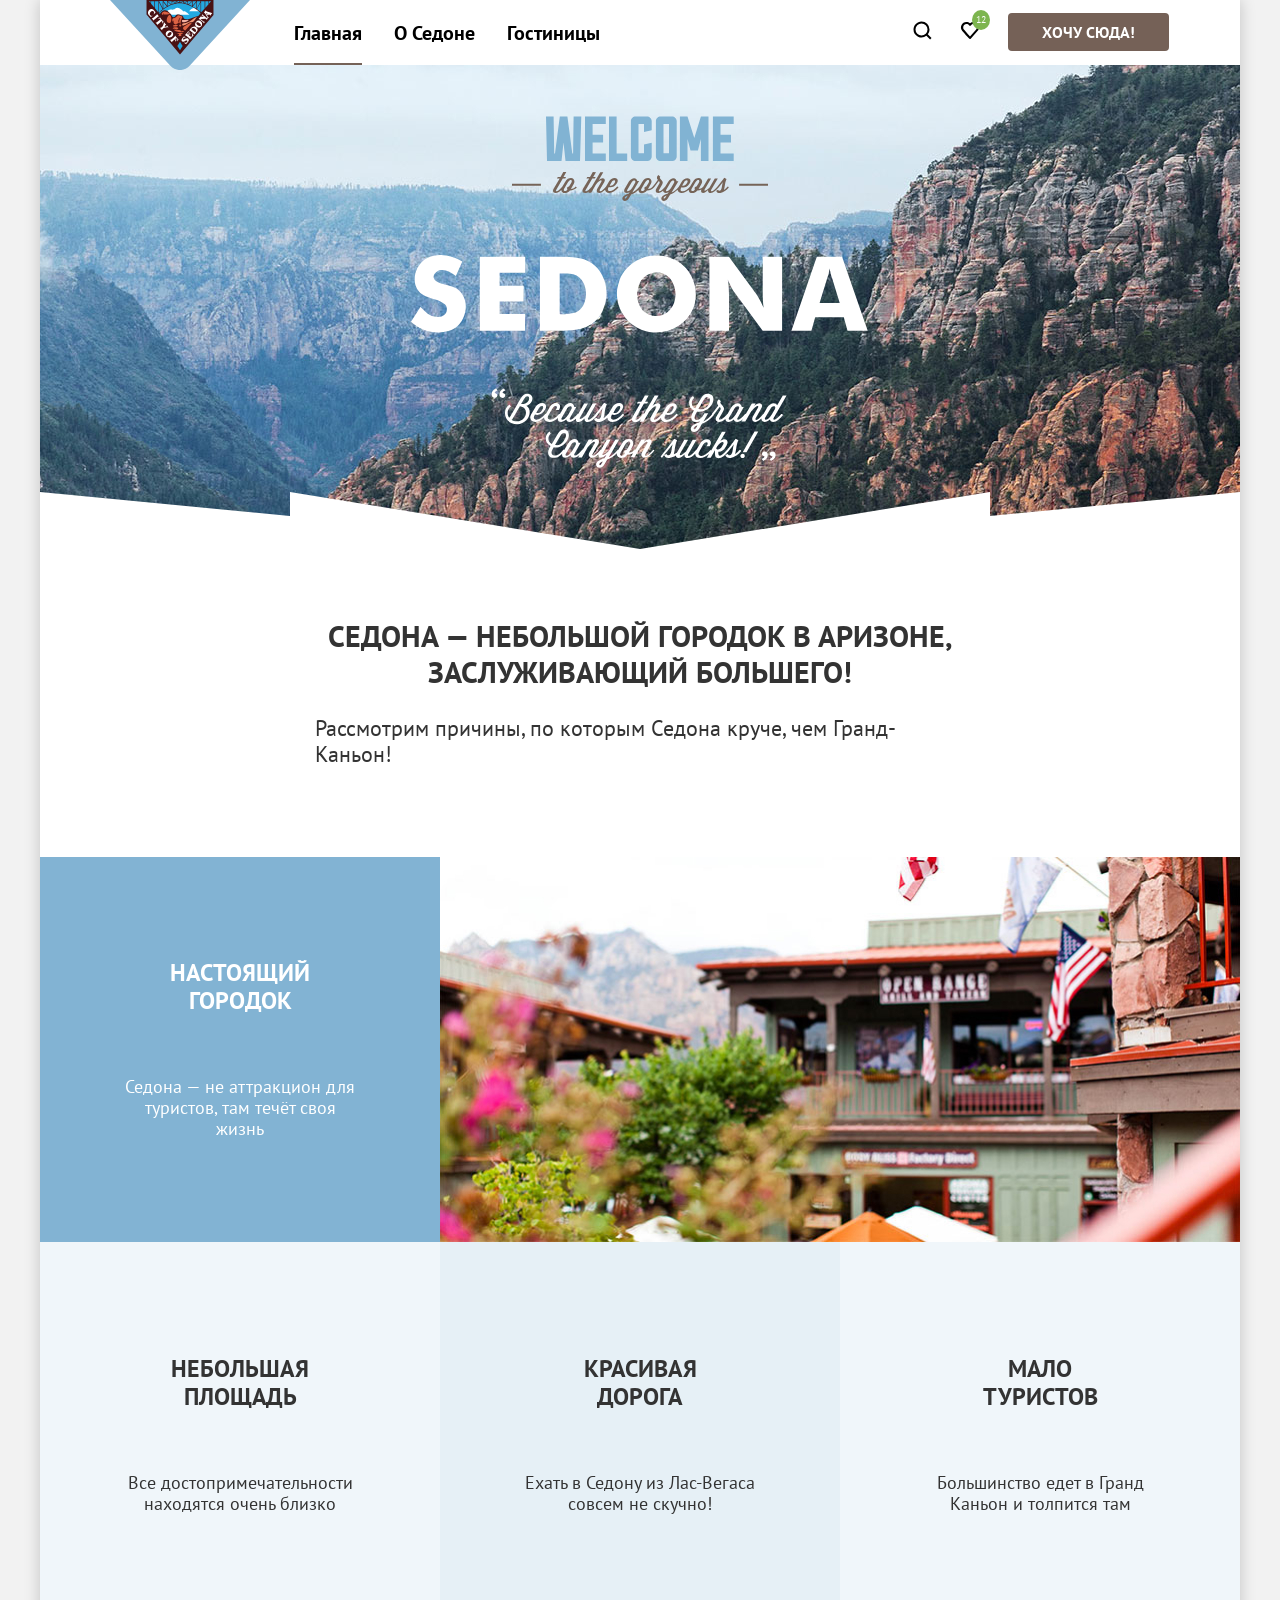
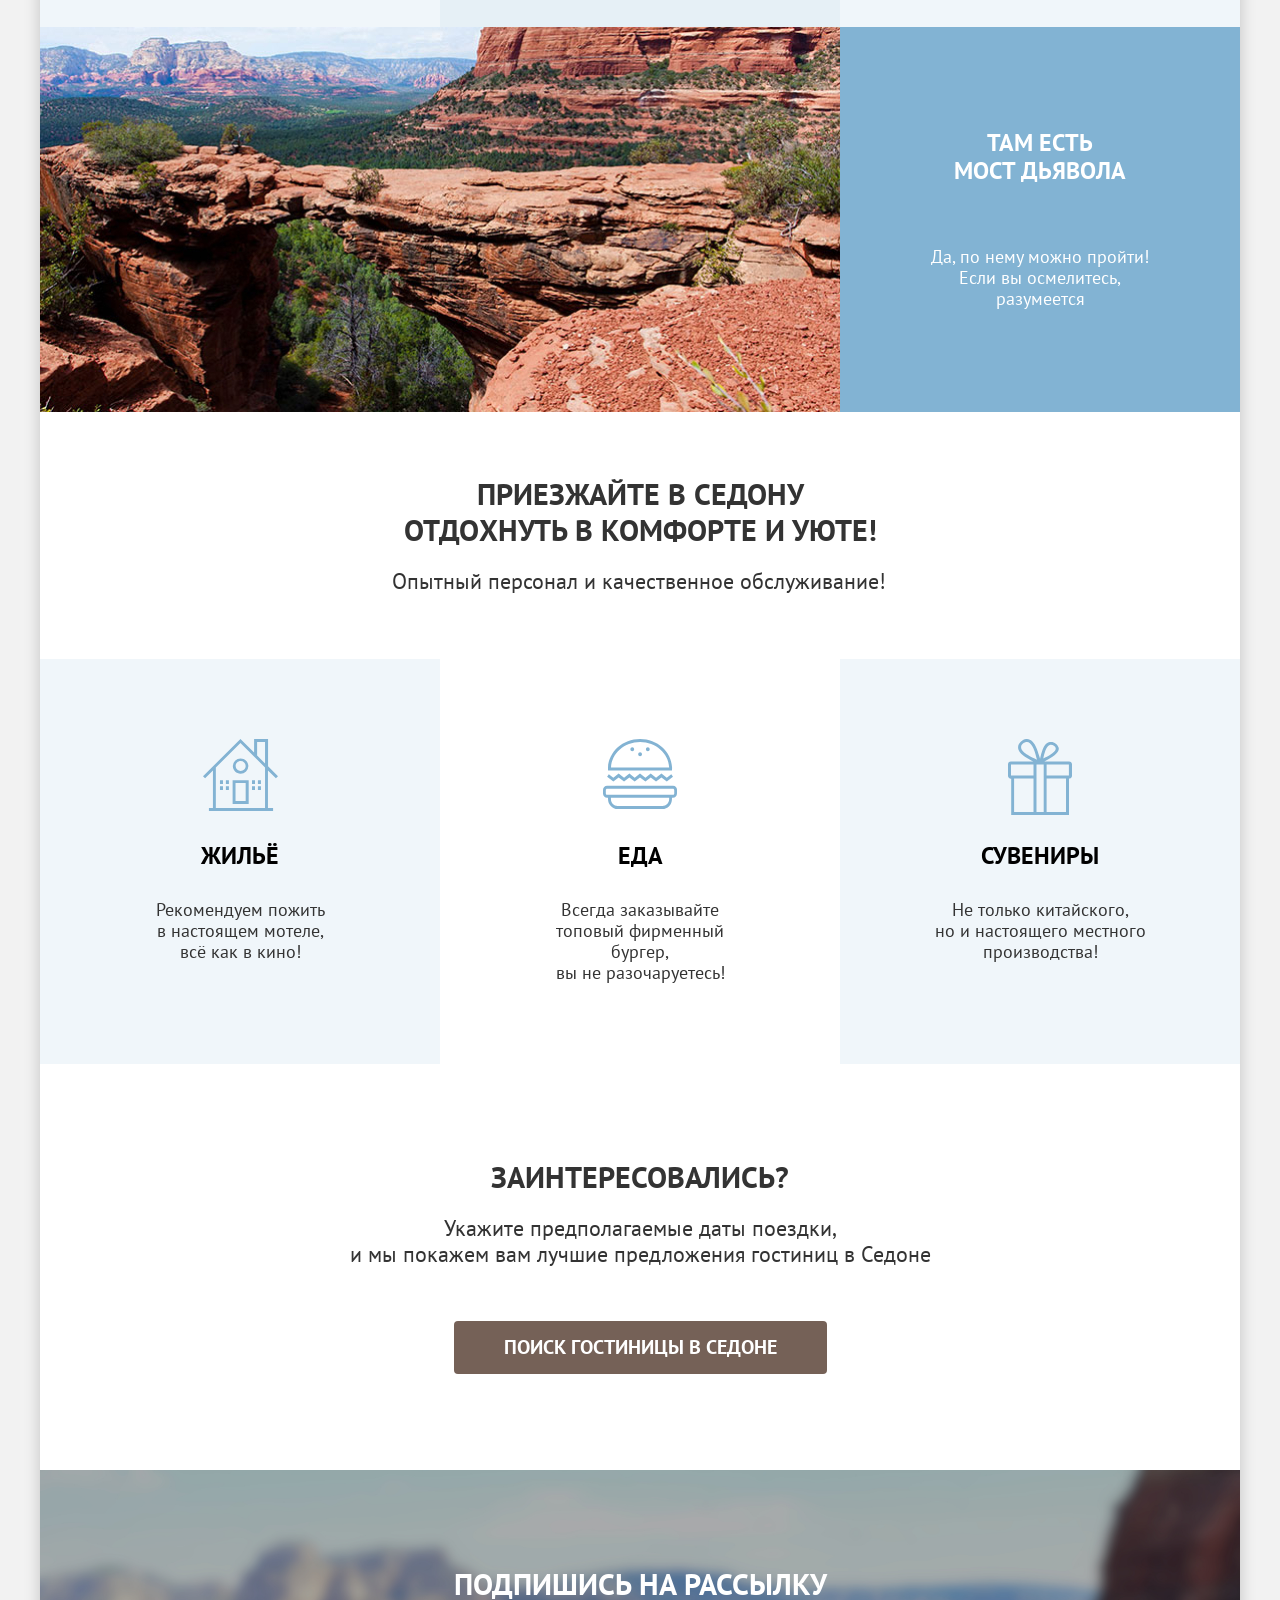
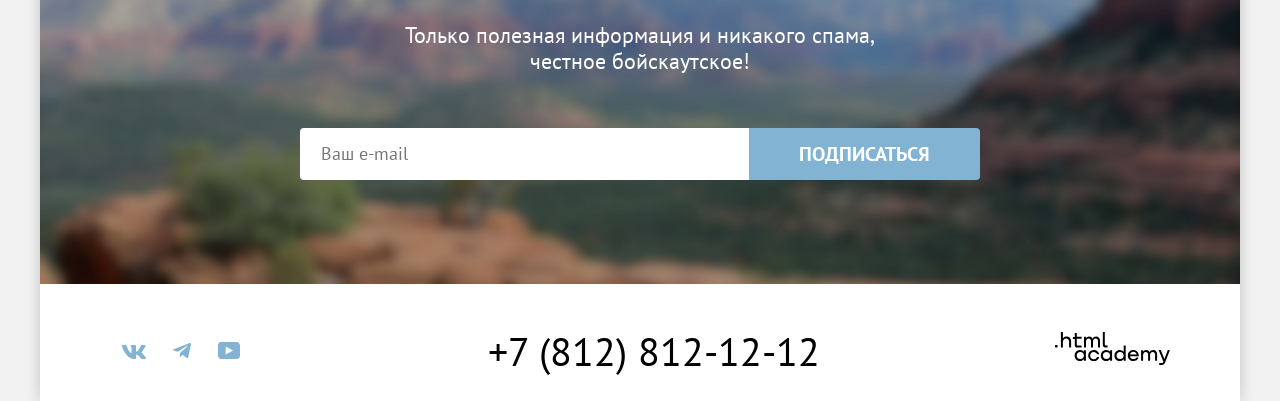
==== commit 9eedef7a: "Доработка главной страницы" ====
--- a/index.html
+++ b/index.html
@@ -34,7 +34,7 @@
             </a>
           </li>
           <li class="navigation-item">
-            <a href="#" class="navigation-favorites link-reset">
+            <a href="#" class="navigation-favorites">
               <span class="visually-hidden">Избранное</span>
               <span class="count">12</span>
               <svg xmlns="http://www.w3.org/2000/svg" width="20" height="20" fill="none" viewBox="0 0 20 20">
--- a/styles/style.css
+++ b/styles/style.css
@@ -112,7 +112,20 @@
   text-align: center;
   text-decoration: none;
   color: #000000;
-}
+  position: relative;
+}
+
+.navigation-current::after {
+  content: "";
+  position: absolute;
+  right: 0;
+  left: 0;
+  bottom: -19px;
+  height: 2px;
+  background-color: #756257;
+}
+
+
 
 .navigation-button {
   display: inline-block;
@@ -342,7 +355,7 @@
 }
 
 .booking-button {
-  font-family: "PT Sans", sans-serif;
+  font-family: inherit;
   font-weight: 700;
   font-size: 20px;
   line-height: 37px;
@@ -394,7 +407,7 @@
 }
 
 .subscription-form-input {
-  font-family: "PT Sans", sans-serif;
+  font-family: inherit;
   font-weight: 400;
   font-size: 18px;
   line-height: 24px;
@@ -407,7 +420,7 @@
 }
 
 .subscription-form-button {
-  font-family: "PT Sans", sans-serif;
+  font-family: inherit;
   font-weight: 700;
   font-size: 20px;
   line-height: 36px;
